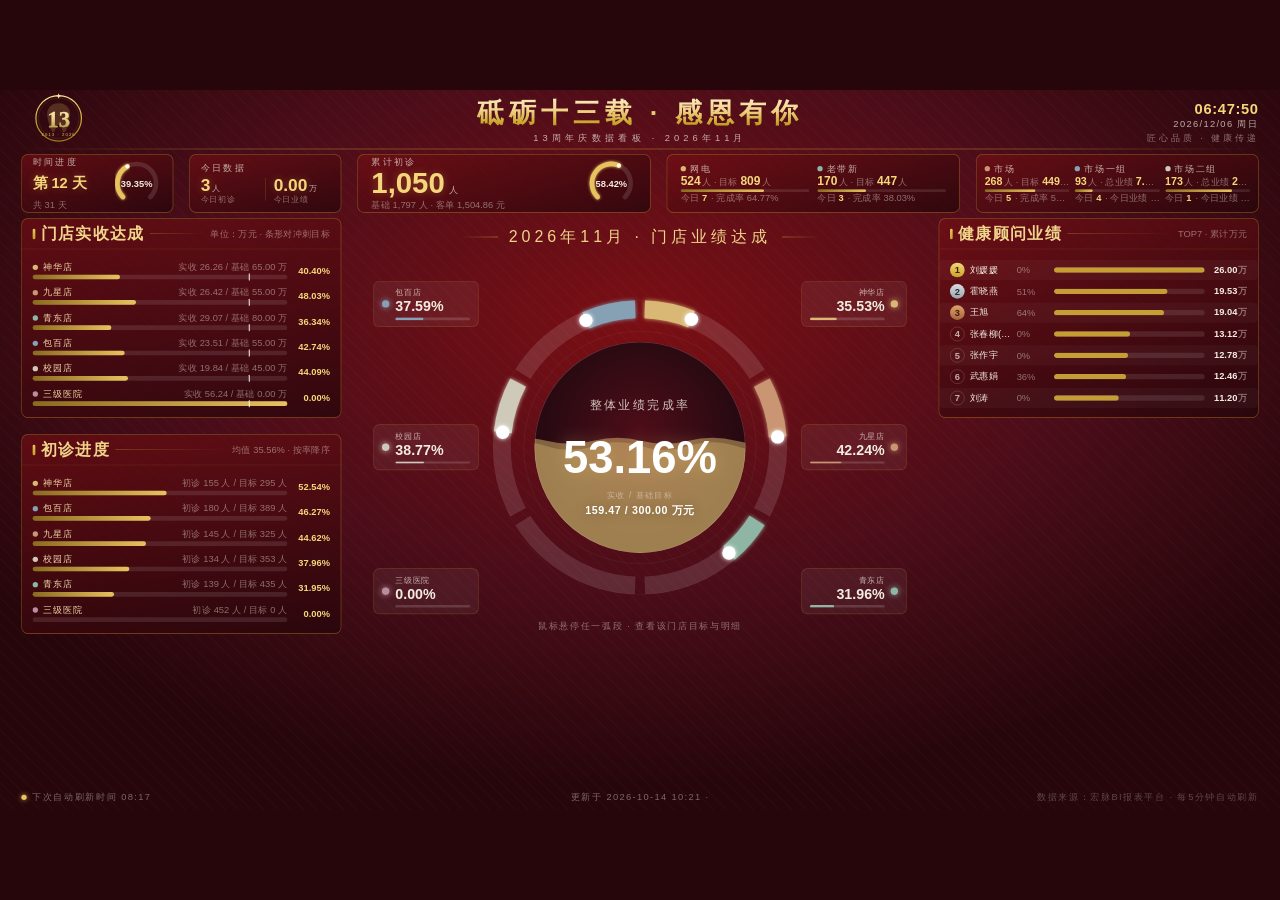
==== site/anniversary/index.html @ 7dd7f725 "feat(周年庆看板): 时间进度改两行(第X天/共31天); 新增今日数据卡(今日初诊/今日业绩); KPI行重排: 左侧两卡平分480, 累计初诊/网电/市场三卡等宽; 数据兜底地址更新为 bei" ====
<!doctype html>
<html lang="zh-CN" data-page-node-id="bNAlIa9GvkVpchiOoF7Fsz">
  <head data-page-node-id="pRcPVPCFBdSMMbLrFjeiWT">
    <meta charset="UTF-8" data-page-node-id="fTteCExekOCX3ANO8GNjdZ" />
    <meta name="viewport" content="width=device-width, initial-scale=1.0" data-page-node-id="JhB4ZAEZevLRiTJPF1NyBG" />
    <title>13周年庆数据看板 v2</title>
    <link rel="icon" href="data:," />
    <!--------------------------------------------------------------


  二、版式网格（设计像素，全部闭合）
    头部 88 ｜ KPI 行 96–184（5 卡 228+228+434×3 gap24×4 = 1856：
    时间进度+今日数据 平分左栏 480 上方，累计初诊/网电/市场 三卡等宽占满其余）
    主区 192–816 三栏：左 480 / 中 800 / 右 480（gutter 48，边距 32）
       32+480+48+800+48+480+32 = 1920，中央列 560→1360，中心 = 960
    底部折线 840–1048 通栏 1856 ｜ 底边距 32

  三、亮度控制
    大面积底色走深红渐变（水球三色 ×0.78 → L*≈18~27），
    6 段弧统一降饱和到 L*≤70，禁止荧光色与大面积高饱和红。

  四、调试
    ?static=1 跳过入场动画直接呈现终态（截图核对用）
    ?hover=N  模拟悬停第 N 段弧（tooltip 核对用）
    ?beat=N   直接呈现第 N 次心跳后的数据态（建议与 static=1 同用）
    ?hbms=ms  心跳间隔覆盖（默认 300000 = 5 分钟，调试用短间隔）

  五、数据心跳（见 ⑫ 节）
    每 5 分钟 buildData(beat++) 全量重建数据模型并原地刷新：
    KPI / 渠道 chip / 中央水球（弧段+水位+主数字）/ 左右四面板 /
    底部折线，页面不重载。历史日序列固定，增长落在「今天」的
    数据点上；左下角有心跳指示器（倒计时 + 刷新闪烁）。
  ============================================================-->
        <link rel="stylesheet" href="css/style.css?v=20261014-1" />
  </head>
  <body data-page-node-id="v0FKEsf7Q6nRDLdoApuXJm">
    <div id="stage" data-page-node-id="kpHgrNEEkZe6PAno3AZiqG">
      <!-- ═══════════ Header ═══════════ -->
      <header id="hd" class="rv" data-page-node-id="wEYzkn5nYDAj5ljEAe1Y7S">
        <div class="logo" data-page-node-id="156GlCvEMHMHPoqrzs1CSF">
          <svg viewBox="0 0 180 150" data-page-node-id="gASNDZ9bTVkrAyyckmfHOM">
            <defs data-page-node-id="hqDiLdGtXwyyaEme4GPJWh">
              <linearGradient id="lgRing" x1="0" y1="0" x2="0" y2="1" data-page-node-id="lqxeYtdk4iewFhR3yDb2SH">
                <stop offset="0" stop-color="#fbe7a2" data-page-node-id="FFY9TI5BgzKePglZpI7jYK" />
                <stop offset="0.5" stop-color="#d4af37" data-page-node-id="RoODJLpOfjntsP8UMK7K4A" />
                <stop offset="1" stop-color="#9a7a24" data-page-node-id="HEvY9dDS5gaLxZupJrBT9t" />
              </linearGradient>
              <linearGradient id="lgNum" x1="0" y1="0" x2="0" y2="1" data-page-node-id="Ao8qt6Al73WwDt1gpRjUwL">
                <stop offset="0" stop-color="#fdf3cd" data-page-node-id="Ha32vFqB7SGn9soHdYtvfg" />
                <stop offset="0.45" stop-color="#f0d48a" data-page-node-id="dt03Z1TfhhpD5ZBrbN7TFr" />
                <stop offset="1" stop-color="#a87f1f" data-page-node-id="MylkIHC2j7ACWehBBXiNBk" />
              </linearGradient>
            </defs>
            <path
              d="M0 -28 C-16 -28 -24 -16 -21 -2 C-19 8 -15 26 -10 26 C-5 26 -7 12 0 12 C7 12 5 26 10 26 C15 26 19 8 21 -2 C24 -16 16 -28 0 -28 Z"
              transform="translate(90,72) scale(1.5)"
              fill="#e8c25f"
              opacity="0.2" data-page-node-id="RsiaJ8O6N65sGDhtilJ795"
            />
            <circle
              cx="90"
              cy="72"
              r="64"
              fill="none"
              stroke="url(#lgRing)"
              stroke-width="3.5" data-page-node-id="2CCHN2UXEv8PuBEjy0APqm"
            />
            <circle
              cx="90"
              cy="72"
              r="57"
              fill="none"
              stroke="rgba(212,175,55,0.35)"
              stroke-width="1" data-page-node-id="bCd5TjKRQrcUs7yGlWtTZC"
            />
            <text
              x="90"
              y="97"
              text-anchor="middle"
              font-size="64"
              font-weight="900"
              font-family="Bahnschrift, Microsoft YaHei"
              fill="#4a3608"
              transform="translate(0,2.5)" data-page-node-id="R2Y0nsFZqWWWNmogxF9ROb"
            >
              13
            </text>
            <text
              x="90"
              y="97"
              text-anchor="middle"
              font-size="64"
              font-weight="900"
              font-family="Bahnschrift, Microsoft YaHei"
              fill="url(#lgNum)"
              stroke="#fff8e1"
              stroke-width="0.8"
              paint-order="stroke" data-page-node-id="cmLNA8DesL4ARSBCl8cDCI"
            >
              13
            </text>
            <text
              x="90"
              y="121"
              text-anchor="middle"
              font-size="12"
              letter-spacing="3"
              fill="#e8c25f" data-page-node-id="w2LghVP4Pk8408AM7kDbOS"
            >
              2013 · 2026
            </text>
            <path
              d="M90 1.5 l2.2 5.6 5.6 2.2 -5.6 2.2 -2.2 5.6 -2.2 -5.6 -5.6 -2.2 5.6 -2.2 Z"
              fill="#fbe7a2" data-page-node-id="NrE1xtxqVkxlS9hG5zrr7q"
            />
          </svg>
        </div>
        <div class="title-wrap" data-page-node-id="9TCTEH1GL8MoABwhuIT3JK">
          <h1 data-page-node-id="tMiSZUa9S475jgxGeOnpzD">砥砺十三载 · 感恩有你</h1>
          <div class="subtitle" id="subTitle" data-page-node-id="unRnWkU2URs4cFyrSFijpP">13周年庆数据看板 · —</div>
        </div>
        <div class="clock" data-page-node-id="I2EozdVsNFKLFbrP7CSTph">
          <div class="t" id="clkTime" data-page-node-id="CklAXqz7jNYkuGRezKDurt">--:--:--</div>
          <div class="d" id="clkDate" data-page-node-id="HKp1TdW5JFSPURgOC2ITIA">————</div>
          <div class="slogan" data-page-node-id="g4IWigsaMyrBHXUSn34NM8">匠心品质 · 健康传递</div>
        </div>
      </header>
      <div class="h-sep" data-page-node-id="c2TKFTtrCtJGPuu5cIxSoY"></div>

      <!-- ═══════════ KPI 行 ═══════════ -->
      <section class="kpis" data-page-node-id="oSrQ1wHtikNl7rWVyhdjDN">
        <div class="kpi kpi-w1 rv" data-page-node-id="SEYMCR4YmNM6E5nRwQ7IFp">
          <div class="kpi-l" data-page-node-id="44aorb51xL6MD6YPoZtlcz">
            <div class="kpi-label" data-page-node-id="V92zzAW6HuHXwulFekLh0v">时间进度</div>
            <div class="kpi-val" data-page-node-id="hyriNu5bZcucHpvpL2OOkM">
              <span class="kpi-days" id="vDays" data-page-node-id="tIEE3MougiuXbI8ZQb6H0s">第 — 天</span>
            </div>
            <div class="kpi-sub" id="vDaysTotal">共 — 天</div>
          </div>
          <svg class="kpi-ring" id="rTime" viewBox="0 0 76 76" data-page-node-id="Ri1fY9IDdeKz1RI6IpJBEr"></svg>
        </div>
        <div class="kpi kpi-w1b rv">
          <div class="kpi-l">
            <div class="kpi-label">今日数据</div>
            <div class="today-duo">
              <div class="td-item">
                <div class="td-line"><span class="td-num" id="vTodayInit">0</span><span class="td-unit">人</span></div>
                <div class="td-cap">今日初诊</div>
              </div>
              <div class="td-sep"></div>
              <div class="td-item">
                <div class="td-line"><span class="td-num" id="vTodayRev">0</span><span class="td-unit">万</span></div>
                <div class="td-cap">今日业绩</div>
              </div>
            </div>
          </div>
        </div>
        <div class="kpi kpi-w2 rv" data-page-node-id="KUwDDoYRsBBzJocgN3xbk4">
          <div class="kpi-l" data-page-node-id="MGHXHej9tQ5Hyuykaf9URP">
            <div class="kpi-label" data-page-node-id="w1z18vkmG5Nbth9sIqBwyG">累计初诊</div>
            <div class="kpi-val" data-page-node-id="rzB3d2FVG9kCjQAFVdoI1Y">
              <span class="num" id="vInit" data-page-node-id="fIbuGY6w7z44757RwI4yW1">0</span><span class="unit" data-page-node-id="ebtRX31nunjrN7MkISvLin">人</span>
            </div>
            <div class="kpi-sub" id="subInit" data-page-node-id="tzTCCbZm5sNMX1L8b9eey3">客单 — 元</div>
          </div>
          <svg class="kpi-ring" id="rInit" viewBox="0 0 76 76" data-page-node-id="oSgAc6CB6fNtqqdUA3VIWz"></svg>
        </div>
        <div class="kpi kpi-w3 rv" data-page-node-id="k71qaQ9eMRFucWOAYcyMGH">
          <div class="kpi-ch" id="chChipsA" data-page-node-id="TKcTfXJ90g9bT6nKtFfv62"></div>
        </div>
        <div class="kpi kpi-w4 rv" data-page-node-id="k71qaQ9eMRFucWOAYcyMGH2">
          <div class="kpi-ch" id="chChipsB" data-page-node-id="TKcTfXJ90g9bT6nKtFfv63"></div>
        </div>
      </section>

      <!-- ═══════════ 左栏 ═══════════ -->
      <section
        class="panel rv"
        id="pRev"
        style="left: 32px; top: 192px; width: 480px; height: 300px" data-page-node-id="0GzqxweOMjRgrN7YKevPSM"
      >
        <div class="panel-hd" data-page-node-id="Df7qdn8ugzR1t7VkyfmpOt">
          <h3 data-page-node-id="QozZiLu8bZZRKTjCXXU3ck">门店实收达成</h3>
          <span class="hline" data-page-node-id="J2i0PtmHDQrnvhUNHukCvz"></span>
          <span class="tag" data-page-node-id="NDKkVHRwoWOS1iuBsFXWVc">单位：万元 · 条形对冲刺目标</span>
        </div>
        <div class="sp-rows" id="rowsRev" data-page-node-id="oeGaWgf1RTmptFVPS90v6Z"></div>
      </section>

      <section
        class="panel rv"
        id="pRevisit"
        style="left: 32px; top: 516px; width: 480px; height: 300px" data-page-node-id="Tlr16npC2SKbjfgHqZH28j"
      >
        <div class="panel-hd" data-page-node-id="XFnaBUeVZULKzVKaM9sH7n">
          <h3 data-page-node-id="4meOhcFOpAJur4xcxxRGqE">初诊进度</h3>
          <span class="hline" data-page-node-id="DszTDeYF3ndCC9vCzuFB1k"></span>
          <span class="tag" id="tagRevisit" data-page-node-id="RQ2RITb6IYQIkKLbBFJFOM">按率降序</span>
        </div>
        <div class="sp-rows" id="rowsRevisit" data-page-node-id="FMGkPWljnkzDIOqVaobHqA"></div>
      </section>

      <!-- ═══════════ 中央 Hero ═══════════ -->
      <section id="hero" class="rv" data-page-node-id="Hcs3Wq5IqEjFQoJsAtxybO">
        <div class="hero-title" id="heroTitle" data-page-node-id="udxcUdccvgz40KwyG94nmG">— · 门店业绩达成</div>
        <div class="hero-mod" id="heroMod" data-page-node-id="NcHx9vvaZdOX4pXMR6fZUf">
          <svg class="ring" id="heroRing" viewBox="0 24 900 580" data-page-node-id="oFBfNDAOF6fg8EPbnggF1d">
            <defs data-page-node-id="ZAtBHWU98WgYOIvGdYzApS">
              <clipPath id="ballClip" data-page-node-id="X6okBjb4FM2zIkQ7PItKKB">
                <circle cx="450" cy="320" r="178" data-page-node-id="2mrOI5qwmlsTY9cdWhoBEP" />
              </clipPath>
              <filter id="hGlow" x="-40%" y="-40%" width="180%" height="180%" data-page-node-id="LojOhJ60jzLwtPDJQk8CR6">
                <feGaussianBlur stdDeviation="4" result="b" data-page-node-id="sptze4GtMtvLpn2lBLWI1O" />
                <feMerge data-page-node-id="SkjvAi6RWsoyPJ0UF1JC98">
                  <feMergeNode in="b" data-page-node-id="6s5okbFM1wypjGcMHVaaOy" />
                  <feMergeNode in="SourceGraphic" data-page-node-id="oB9EnSy4yF36ZLJp3sIxQe" />
                </feMerge>
              </filter>
              <radialGradient id="ballBg" cx="50%" cy="42%" r="70%" data-page-node-id="1hcQdPhzaAszTiyClJTl3r">
                <stop offset="0%" stop-color="#4d0d18" data-page-node-id="BKjk3cO8xQwqGWFoSQtGSM" />
                <stop offset="60%" stop-color="#2b0a12" data-page-node-id="6uZpT9dD517NbAIDmyNtKt" />
                <stop offset="100%" stop-color="#1c060c" data-page-node-id="WcJydUlnryiaqCZMZX0Ahf" />
              </radialGradient>
            </defs>

            <circle
              cx="450"
              cy="320"
              r="248"
              fill="none"
              stroke="rgba(255,255,255,0.05)"
              stroke-width="1" data-page-node-id="L2FaWi2UX9QwLi5fZzVYWK"
            />
            <g
              id="hTracks"
              fill="none"
              stroke-width="30"
              stroke-linecap="butt" data-page-node-id="16F74CI70Hz8lGDbiC1ARl"
            ></g>
            <g
              id="hProgress"
              fill="none"
              stroke-width="30"
              stroke-linecap="butt"
              filter="url(#hGlow)" data-page-node-id="XTuYBhTYVBFj40mw9bPC3D"
            ></g>
            <g id="hDots" data-page-node-id="F7JTJT2tn6gvTGutGUcLb0"></g>
            <g
              id="hHits"
              fill="none"
              stroke="transparent"
              stroke-width="52"
              stroke-linecap="butt" data-page-node-id="QHZ4kCTcOSt2P3NM7bZJow"
            ></g>

            <g clip-path="url(#ballClip)" data-page-node-id="ttIOl0gnBMeBeR1Yr37CqP">
              <circle cx="450" cy="320" r="178" fill="url(#ballBg)" data-page-node-id="DXxDqY4JIU6l09di5Br8qY" />
              <path
                class="wave wave2"
                id="hWave2"
                fill="rgba(217,184,118,0.30)" data-page-node-id="gbnCEguQdvYVyL05fw3IiQ"
              />
              <path
                class="wave wave1"
                id="hWave1"
                fill="rgba(240,207,122,0.45)" data-page-node-id="sbmvpVToEQyccxw8WA5EnU"
              />
              <circle
                cx="450"
                cy="320"
                r="178"
                fill="none"
                stroke="rgba(255,255,255,0.18)"
                stroke-width="2" data-page-node-id="Izxj37aIKlKDKiMkdtNV5G"
              />
            </g>

            <text
              id="hTitle"
              x="450"
              y="256"
              text-anchor="middle"
              fill="rgba(243,236,225,0.82)"
              font-size="20"
              letter-spacing="4" data-page-node-id="M8IrhxILRbvdKg6MKCFG0F"
            >
              整体业绩完成率
            </text>
            <text
              id="hPct"
              x="450"
              y="364"
              text-anchor="middle"
              fill="#ffffff"
              font-size="66"
              font-weight="bold"
              style="filter: drop-shadow(0 0 14px rgba(240, 207, 122, 0.35))" data-page-node-id="CIAla1GZfyE1LyfhWI1Vof"
            >
              0%
            </text>
            <text
              id="hSub"
              x="450"
              y="406"
              text-anchor="middle"
              fill="rgba(243,236,225,0.5)"
              font-size="14"
              letter-spacing="2" data-page-node-id="0GqUyPJaSjgS7rOAofabEU"
            >
              实收 / 基础目标
            </text>
            <text
              id="hSubVal"
              x="450"
              y="432"
              text-anchor="middle"
              fill="#ffffff"
              font-size="18"
              font-weight="bold"
              letter-spacing="1"
              style="filter: drop-shadow(0 0 10px rgba(60, 30, 0, 0.45))" data-page-node-id="0GqUyPJaSjgS7rOAofabEV"
            >
              — / — 万元
            </text>
            <circle
              cx="450"
              cy="320"
              r="196"
              fill="none"
              stroke="rgba(255,255,255,0.08)"
              stroke-width="1" data-page-node-id="HYSdoiNoFfucWOA3QdTG3E"
            />
          </svg>
          <div class="arc-tip" id="arcTip" data-page-node-id="xIo1mhSntoETWOtp1KP4oK"></div>
        </div>
        <div class="hero-note" data-page-node-id="3TYCyp9G5N9l7gcm4QKAZ9">鼠标悬停任一弧段 · 查看该门店目标与明细</div>
      </section>

      <!-- ═══════════ 右栏 ═══════════ -->
      <section
        class="panel rv"
        id="pConsult"
        style="left: 1408px; top: 192px; width: 480px; height: 300px" data-page-node-id="kRfCaFvjkXph3bc9i23jSs"
      >
        <div class="panel-hd" data-page-node-id="uOcdFUICFULbVEim69jLhf">
          <h3 data-page-node-id="PXQI3zoMDydTjfKYFMge5v">健康顾问业绩</h3>
          <span class="hline" data-page-node-id="BKbFTxDVNHv76pxE9Rf3qr"></span>
          <span class="tag" data-page-node-id="scFnl15bqPgjUEw5bwAO5I">TOP7 · 累计万元</span>
        </div>
        <div class="rk-rows" id="rowsConsult" data-page-node-id="eIhjYHHNaf2bXhnruvDbFs"></div>
      </section>

      <section
        class="panel rv"
        id="pDoctor"
        style="left: 1408px; top: 516px; width: 480px; height: 300px" data-page-node-id="PjST9TWZQzSukMxJgl08mK"
      >
        <div class="panel-hd" data-page-node-id="IjDSf5qnbT3bcYrxnxmnRA">
          <h3 data-page-node-id="Q0sSzF1gGajtAcdxzGbIRA">医生业绩</h3>
          <span class="hline" data-page-node-id="9EmBxb9q80FfxQWtfCSAIh"></span>
          <span class="tag" data-page-node-id="x02npfRNWDVHyEkIwSiJ5l">TOP7 · 累计万元</span>
        </div>
        <div class="rk-rows" id="rowsDoctor" data-page-node-id="4jyv3nmACCBaUFkffHQNrL"></div>
      </section>

      <!-- ═══════════ 底部折线 ═══════════ -->
      <section
        class="panel rv"
        id="pTrend"
        style="left: 32px; top: 840px; width: 1856px; height: 208px" data-page-node-id="0vVEOpzuJDFpRTDcBZBpus"
      >
        <div class="panel-hd" data-page-node-id="0Do9Z3sa4iosGv7Wi3I4Pn">
          <h3 data-page-node-id="aEbSErwdqdBNw5huFzG8uo">整月每日业绩实收</h3>
          <span class="tag" id="trendTag" data-page-node-id="qkWsZhy7rD6NC8gFIYkrT0">9月1日 – 9月30日 · 万元</span>
          <span class="hline" data-page-node-id="E5qyjyKikJUyTL5P7dfBNq"></span>
          <span class="tag" id="lgName" style="color: var(--text-sub)" data-page-node-id="DNN0VnadnUPq17GSUMQJMl"
            >全部门店</span
          >
          <span
            style="
              display: inline-block;
              width: 18px;
              height: 4px;
              border-radius: 2px;
              background: var(--line-main);
            " data-page-node-id="DnZOtBW0QsTjCo9zug98fi"
          ></span>
          <div class="select" id="sel" data-page-node-id="mPky8XGgjq62QeZ8cg4JF2">
            <button class="select-btn sheen" id="selBtn" data-page-node-id="VcsZkrGuGI9cWAqyZZph16">
              <span id="selLabel" data-page-node-id="FNW8sqfAJpyrdUid9Cm2lv">全部门店</span>
              <svg viewBox="0 0 10 10" data-page-node-id="2Itxf4RokqO64nHUTA0UFB">
                <path
                  d="M1 3 L5 7 L9 3"
                  fill="none"
                  stroke="#f0cf7a"
                  stroke-width="1.6"
                  stroke-linecap="round" data-page-node-id="0WIhmfEKo50cefiEE1xWHa"
                />
              </svg>
            </button>
            <ul class="select-menu" id="selMenu" data-page-node-id="Lcitea5kCge3CBSVG0zJC9"></ul>
          </div>
        </div>
        <div class="trend-body" data-page-node-id="cG6pEsfDe5LBg1e3n7ulFJ">
          <svg id="trendSvg" data-page-node-id="26MbuVXxDaZJH9LO3SY5Sa">
            <defs data-page-node-id="Ym4lP9vMdS1kbgvrJt8QYr">
              <linearGradient id="tArea" x1="0" y1="0" x2="0" y2="1" data-page-node-id="CGSwFTFG9pieTJiE4o4ysi">
                <stop
                  id="tAreaA"
                  offset="0"
                  stop-color="#f0cf7a"
                  stop-opacity="0.28" data-page-node-id="GfY665C3uBCvHJfMIhg0XG"
                />
                <stop
                  id="tAreaB"
                  offset="1"
                  stop-color="#f0cf7a"
                  stop-opacity="0" data-page-node-id="CfNCJsdbUtsSf3RWTNfHr6"
                />
              </linearGradient>
              <filter id="tGlow" x="-20%" y="-40%" width="140%" height="180%" data-page-node-id="AV3iCsUjQ5TwCaGWUB8ZP8">
                <feGaussianBlur stdDeviation="2.4" result="b" data-page-node-id="N2RRiYJb4iYTovp9GGWQFn" />
                <feMerge data-page-node-id="GhGwQ5WRP3zcCsj2wftdnC">
                  <feMergeNode in="b" data-page-node-id="gBF3PVzo3weOHr8WLMpaFK" />
                  <feMergeNode in="SourceGraphic" data-page-node-id="qMZjeOTNAG4ZfQhiV4lG2t" />
                </feMerge>
              </filter>
            </defs>
            <g id="tGrid" data-page-node-id="Mm6sNlXBqczanyQpGcY3i3"></g>
            <path id="lgArea" fill="url(#tArea)" data-page-node-id="NElzhacJCJGnJOndXfSOFE" />
            <path id="lgLine" data-page-node-id="5RSnTLFuE0Ce5NmSq2z3r3" />
            <circle class="pulse" id="lgPulse" r="5" data-page-node-id="AyLQ2JjmeXhxXYISbwHnlS" />
            <circle fill="#fff" id="lgEndDot" r="3.2" data-page-node-id="jD3NmXOrdC1bKDNkBvpAKp" />
            <line
              id="hoverLn"
              stroke="rgba(240,207,122,0.45)"
              stroke-dasharray="3 3"
              style="display: none" data-page-node-id="g2JiCguQGFcfdaEm6EHYqF"
            />
            <circle
              id="hoverDot"
              r="4"
              fill="#fff"
              stroke="#f0cf7a"
              stroke-width="2"
              style="display: none" data-page-node-id="dbmbgW9vb6hiutbLK3cIXc"
            />
            <rect id="hoverPad" fill="transparent" data-page-node-id="ONqfYV8zuojevLUThfpQrL" />
          </svg>
          <div class="tip" id="tip" data-page-node-id="GctQe5uvQMoGu9sw9JBTqr"></div>
        </div>
      </section>

      <div class="hb" id="hbBox" data-page-node-id="3hhycehBeJIC3UjBGNAcG8">
        <span class="hb-dot" data-page-node-id="Zt2YRKpWM0av7BPilP6weL"></span>
        <span id="hbText" data-page-node-id="6SQbtYVyIXeD9TjoJtU4ui"> 下次刷新时间 --:--</span>
      </div>
      <div class="foot-updated" id="footUpdated">更新于 --</div>
      <div class="foot-note" data-page-node-id="hqwaJQjd3VyY5kEyzMBYX4">
        数据来源：宏脉BI报表平台 · 每5分钟自动刷新
      </div>
    </div>

        <script src="js/data.js?v=20261014-1"></script>
    <script type="module" src="js/main.js?v=20261014-1"></script>
  </body>
</html>
---- site/anniversary/css/style.css ----
/* ══════════ ① 设计令牌 ══════════ */
      :root {
        /* 背景：水球三色整体压暗一档 */
        --bg-hi: #7a0f14;
        --bg-mid: #4c0d19;
        --bg-low: #26060b;
        /* 面板 */
        --panel-top: rgba(122, 15, 20, 0.6);
        --panel-bottom: rgba(38, 6, 11, 0.78);
        --panel-border: rgba(212, 175, 55, 0.38);
        /* 金色系 */
        --gold-num: #f5d67b;
        --gold-deep: #c9a227;
        --gold-line: #d4af37;
        /* 文字 */
        --text-main: #f3ece1;
        --text-sub: rgba(243, 236, 225, 0.72);
        --text-dim: rgba(243, 236, 225, 0.45);
        --track: rgba(255, 255, 255, 0.1);
        /* 进度条金渐变 */
        --bar-a: #8a6a1f;
        --bar-b: #e8c25f;
        --line-main: #f0cf7a;
        --num-font: "Bahnschrift", "Microsoft YaHei", sans-serif;
        /* ── 排版系统：字号 5 档 + 8 的倍数间距 ── */
        --t1: 66px; /* 巨数（JS 自动适配） */
        --t2: 44px; /* KPI 数值 */
        --t3: 24px; /* 面板标题 */
        --t4: 18px; /* 正文 */
        --t5: 14px; /* 辅助（最小字号，不得低于此值） */
        --sp-1: 8px;
        --sp-2: 16px;
        --sp-3: 24px;
        --sp-4: 32px;
        --hd-h: 46px; /* 面板头高 */
      }

      * {
        box-sizing: border-box;
        margin: 0;
        padding: 0;
      }
      html,
      body {
        width: 100%;
        height: 100%;
      }
      body {
        position: fixed;
        inset: 0;
        overflow: hidden;
        background: var(--bg-low);
        font-family: "Microsoft YaHei", "PingFang SC", sans-serif;
        color: var(--text-main);
        font-variant-numeric: tabular-nums;
      }

      /* ══════════ ② 舞台 ══════════ */
      #stage {
        position: absolute;
        left: 50%;
        top: 50%;
        width: 1920px;
        height: 1080px;
        transform: translate(-50%, -50%) scale(var(--s, 1));
        transform-origin: center center;
        background: radial-gradient(
          1200px 700px at 50% 32%,
          var(--bg-hi) 0%,
          var(--bg-mid) 55%,
          var(--bg-low) 100%
        );
        overflow: hidden;
      }
      #stage::before {
        content: "";
        position: absolute;
        inset: 0;
        background: repeating-linear-gradient(
          45deg,
          rgba(255, 255, 255, 0.014) 0 2px,
          transparent 2px 14px
        );
        pointer-events: none;
      }

      /* ══════════ ③ 通用面板 ══════════ */
      .panel {
        position: absolute;
        background: linear-gradient(
          165deg,
          var(--panel-top),
          var(--panel-bottom)
        );
        border: 1px solid var(--panel-border);
        border-radius: 10px;
      }
      .panel-hd {
        height: var(--hd-h);
        display: flex;
        align-items: center;
        gap: var(--sp-1);
        padding: 0 var(--sp-2);
        border-bottom: 1px solid rgba(212, 175, 55, 0.18);
      }
      .panel-hd::before {
        content: "";
        flex: none;
        width: 4px;
        height: var(--sp-2);
        border-radius: 2px;
        background: linear-gradient(180deg, #e8c25f, #c9a227);
      }
      .panel-hd h3 {
        flex: none;
        font-size: var(--t3);
        font-weight: 600;
        letter-spacing: 2px;
        color: #f0d48a;
        white-space: nowrap;
      }
      .panel-hd .hline {
        flex: 1;
        min-width: var(--sp-1);
        height: 1px;
        background: linear-gradient(
          90deg,
          rgba(212, 175, 55, 0.4),
          transparent
        );
      }
      .panel-hd .tag {
        flex: none;
        font-size: var(--t5);
        color: var(--text-dim);
        white-space: nowrap;
      }

      /* 入场：JS 逐个加 .in */
      .rv {
        opacity: 0;
        transform: translateY(14px);
      }
      .rv.in {
        opacity: 1;
        transform: none;
        transition:
          opacity 0.7s ease,
          transform 0.7s cubic-bezier(0.22, 0.9, 0.35, 1);
      }
      .noanim .rv {
        opacity: 1;
        transform: none;
        transition: none;
      }
      .noanim .sp-bar i,
      .noanim .rk-bar i,
      .noanim .chip-bar i {
        transition: none;
      }
      .noanim .pulse {
        animation: none;
        opacity: 0;
      }
      .noanim .select-btn::after {
        animation: none;
        display: none;
      }

      /* ══════════ ④ Header ══════════ */
      header {
        position: absolute;
        left: 0;
        top: 0;
        width: 100%;
        height: 88px;
      }
      .logo {
        position: absolute;
        left: var(--sp-4);
        top: 4px;
        width: 112px;
        height: 80px;
      }
      .logo svg {
        width: 100%;
        height: 100%;
        display: block;
      }
      .title-wrap {
        position: absolute;
        left: 200px;
        right: 200px;
        height: 88px;
        display: flex;
        flex-direction: column;
        align-items: center;
        justify-content: center;
        gap: 2px;
      }
      .title-wrap h1 {
        font-size: 40px;
        font-weight: 700;
        letter-spacing: 8px;
        background: linear-gradient(
          180deg,
          #fdf3cd 0%,
          #f0d48a 42%,
          #c9a227 78%,
          #9a7a24 100%
        );
        -webkit-background-clip: text;
        background-clip: text;
        color: transparent;
        white-space: nowrap;
      }
      .title-wrap .subtitle {
        font-size: var(--t5);
        letter-spacing: 6px;
        color: var(--text-sub);
        white-space: nowrap;
      }
      .clock {
        position: absolute;
        right: var(--sp-4);
        top: var(--sp-2);
        text-align: right;
        line-height: 1.4;
      }
      .clock .t {
        font: 600 22px var(--num-font);
        color: var(--gold-num);
        letter-spacing: 1px;
      }
      .clock .d {
        font-size: var(--t5);
        color: var(--text-sub);
        letter-spacing: 2px;
      }
      .clock .slogan {
        font-size: var(--t5);
        color: var(--text-dim);
        letter-spacing: 4px;
      }
      .h-sep {
        position: absolute;
        top: 88px;
        left: var(--sp-4);
        right: var(--sp-4);
        height: 1px;
        background: linear-gradient(
          90deg,
          transparent,
          rgba(212, 175, 55, 0.55) 18%,
          rgba(212, 175, 55, 0.55) 82%,
          transparent
        );
      }

      /* ══════════ ⑤ KPI 行 ══════════ */
      .kpis {
        position: absolute;
        left: var(--sp-4);
        top: 96px;
        width: 1856px;
        height: 88px;
        display: flex;
        gap: var(--sp-3);
      }
      .kpi {
        width: 446px;
        display: flex;
        align-items: center;
        gap: var(--sp-2);
        padding: 0 20px;
        background: linear-gradient(
          165deg,
          var(--panel-top),
          var(--panel-bottom)
        );
        border: 1px solid var(--panel-border);
        border-radius: 10px;
      }
      /* 5 卡布局（2026-10-14 需求）：时间进度+今日数据 平分左栏 480 上方（各 228），
         累计初诊/网电/市场 三卡 flex 等宽占满其余（(1856-4×24-456)/3 ≈ 434）。
         228+228+434×3 + 4×24(卡间距) = 1856 = .kpis 宽度，行内仍是通栏闭合。 */
      .kpi.kpi-w1 { width: 228px; padding: 0 16px; }
      .kpi.kpi-w1b { width: 228px; padding: 0 16px; }
      .kpi.kpi-w2,
      .kpi.kpi-w3,
      .kpi.kpi-w4 { flex: 1 1 0; width: auto; min-width: 0; }
      /* 时间进度卡变窄后：「第 X 天」字号降一档保证不溢出 */
      .kpi.kpi-w1 .kpi-days { font-size: 22px; letter-spacing: 0; }
      /* 市场卡（3 枚 chip）变窄：缩内边距/间距/数字字号，chip 超宽走省略号 */
      .kpi.kpi-w4 { padding: 0 12px; }
      .kpi.kpi-w4 .kpi-ch { gap: 8px; }
      .kpi.kpi-w4 .chip-val b { font-size: 16px; }
      .kpi-l {
        flex: 1;
        min-width: 0;
        display: flex;
        flex-direction: column;
        gap: 0;
      }
      .kpi-label {
        font-size: var(--t5);
        color: var(--text-sub);
        letter-spacing: 3px;
        line-height: 18px;
      }
      .kpi-val {
        display: flex;
        align-items: baseline;
        gap: 6px;
        line-height: 46px;
        height: 46px; /* 定高：baseline 对齐的字形包络可达 54px，会把底部小字顶出卡片 */
      }
      .kpi-val .num {
        font: 700 var(--t2) var(--num-font);
        line-height: 46px; /* font 简写会把 line-height 重置为 normal(44px字号≈57px行高)，曾致卡内文字溢出边框 */
        color: var(--gold-num);
        text-shadow: 0 0 12px rgba(245, 180, 80, 0.32);
        white-space: nowrap;
      }
      .kpi-val .unit {
        font-size: var(--t5);
        color: var(--text-sub);
      }
      /* 第 1 卡（时间进度）：大字位放「第 X 天」，小字行「共 31 天」 */
      .kpi-val .kpi-days {
        font: 700 var(--t3) var(--num-font);
        line-height: 46px;
        letter-spacing: 1px;
        color: var(--gold-num);
        text-shadow: 0 0 12px rgba(245, 180, 80, 0.32);
        white-space: nowrap;
      }
      /* 第 2 卡（今日数据，2026-10-14 新增）：今日初诊 / 今日业绩 双列 */
      .today-duo {
        display: flex;
        align-items: center;
        gap: 12px;
        height: 46px;
      }
      .td-item {
        flex: 1;
        min-width: 0;
        display: flex;
        flex-direction: column;
      }
      .td-line {
        display: flex;
        align-items: baseline;
        gap: 3px;
      }
      .td-num {
        font: 700 26px var(--num-font);
        line-height: 30px;
        color: var(--gold-num);
        text-shadow: 0 0 12px rgba(245, 180, 80, 0.32);
        white-space: nowrap;
      }
      .td-unit {
        font-size: 12px;
        color: var(--text-sub);
      }
      .td-cap {
        font-size: 12px;
        color: var(--text-dim);
        letter-spacing: 1px;
        line-height: 14px;
        white-space: nowrap;
      }
      .td-sep {
        flex: none;
        width: 1px;
        height: 34px;
        background: rgba(212, 175, 55, 0.25);
      }
      .kpi-sub {
        font-size: var(--t5);
        color: var(--text-dim);
        line-height: 18px;
        white-space: nowrap;
      }
      .kpi-ring {
        flex: none;
        width: 76px;
        height: 76px;
      }
      .kpi-ring .ring-txt {
        font: 700 var(--t5) var(--num-font);
        fill: var(--text-main);
      }

      /* 渠道卡：内联 chip（2~3 枚，按卡片宽度自适应） */
      .kpi-ch {
        flex: 1;
        min-width: 0; /* 不加会被 chip 的 nowrap 内容顶宽，整卡溢出 */
        display: flex;
        gap: 12px;
      }
      .chip {
        flex: 1;
        min-width: 0;
        display: flex;
        flex-direction: column;
        gap: 0;
      }
      .chip-name {
        font-size: var(--t5);
        color: var(--text-sub);
        letter-spacing: 2px;
        line-height: 18px;
        display: flex;
        align-items: center;
        gap: 6px;
        white-space: nowrap;
      }
      .chip-name .dot {
        width: 8px;
        height: 8px;
        border-radius: 50%;
        flex: none;
      }
      .chip-val {
        font-size: var(--t5);
        color: var(--text-dim);
        line-height: 22px;
        white-space: nowrap;
        overflow: hidden;
        text-overflow: ellipsis;
      }
      .chip-val b {
        font: 700 var(--t4) var(--num-font);
        color: var(--gold-num);
        margin-right: 2px;
      }
      .chip-bar {
        height: 4px;
        border-radius: 2px;
        background: var(--track);
        overflow: hidden;
      }
      .chip-bar i {
        display: block;
        height: 100%;
        width: 0;
        border-radius: 2px;
        background: linear-gradient(90deg, var(--bar-a), var(--bar-b));
        transition: width 1.4s cubic-bezier(0.22, 0.9, 0.35, 1);
      }

      /* ══════════ ⑥ 左栏：门店行（2 行式，32px 闭合） ══════════ */
      .sp-rows {
        height: calc(100% - var(--hd-h));
        padding: var(--sp-2) 0;
        display: flex;
        flex-direction: column;
        gap: 6px;
      }
      .sp-row {
        flex: none;
        height: 32px;
        display: grid;
        grid-template-columns: 1fr 52px;
        grid-template-rows: 16px 7px;
        row-gap: 3px;
        column-gap: 12px;
        align-content: center;
        padding: 0 var(--sp-2);
      }
      .sp-l1 {
        grid-column: 1;
        grid-row: 1;
        display: flex;
        align-items: center;
        gap: var(--sp-1);
        min-width: 0;
      }
      .sp-l1 .dot {
        width: 8px;
        height: 8px;
        border-radius: 50%;
        flex: none;
      }
      .sp-name {
        flex: none;
        font-size: var(--t5);
        color: #f3d9a8;
        letter-spacing: 1px;
        white-space: nowrap;
      }
      .sp-meta {
        margin-left: auto;
        font-size: var(--t5);
        color: var(--text-dim);
        white-space: nowrap;
        overflow: hidden;
        text-overflow: ellipsis;
      }
      .sp-bar-wrap {
        grid-column: 1;
        grid-row: 2;
        position: relative;
        height: 7px;
      }
      .sp-bar {
        position: absolute;
        inset: 0;
        border-radius: 4px;
        background: var(--track);
      }
      .sp-bar i {
        position: absolute;
        left: 0;
        top: 0;
        height: 100%;
        width: 0;
        border-radius: 4px;
        background: linear-gradient(90deg, var(--bar-a), var(--bar-b));
        transition: width 1.6s cubic-bezier(0.22, 0.9, 0.35, 1);
      }
      /* 基础目标刻度：冲刺 = 基础 × 1.18 → 恒在 84.7% */
      .sp-bar .tick {
        position: absolute;
        left: 84.7%;
        top: -2px;
        width: 2px;
        height: 11px;
        background: rgba(255, 255, 255, 0.7);
        border-radius: 1px;
      }
      .sp-pct {
        grid-column: 2;
        grid-row: 1 / span 2;
        align-self: center;
        text-align: right;
        font: 700 var(--t5) var(--num-font);
        color: var(--gold-num);
        white-space: nowrap;
      }

      /* ══════════ ⑦ 右栏：排名行（28px 闭合） ══════════ */
      .rk-rows {
        height: calc(100% - var(--hd-h));
        padding: var(--sp-2) 0;
        display: flex;
        flex-direction: column;
        /* gap 2 + 行高 30：7 行正好填满容器(254px)，与左栏 32px 行视觉规格一致。
           曾经是 28px 行 + gap 4（没填满），且比左栏小一圈，看板上左右不对称。 */
        gap: 2px;
      }
      .rk-row {
        flex: none;
        height: 30px;
        display: grid;
        grid-template-columns: 22px 1fr 72px 56px;
        align-items: center;
        gap: var(--sp-1);
        padding: 0 var(--sp-2);
        border-radius: 6px;
      }
      .rk-row.has-store {
        grid-template-columns: 22px 62px 48px 1fr 56px;
      }
      .rk-row:nth-child(odd) {
        background: rgba(255, 255, 255, 0.03);
      }
      .rk-badge {
        width: 22px;
        height: 22px;
        border-radius: 50%;
        display: flex;
        align-items: center;
        justify-content: center;
        font: 600 var(--t5) var(--num-font);
        color: var(--text-sub);
        border: 1px solid rgba(255, 255, 255, 0.22);
      }
      .rk-badge.r1 {
        background: linear-gradient(180deg, #f5d67b, #c9a227);
        color: #3a2506;
        border: none;
      }
      .rk-badge.r2 {
        background: linear-gradient(180deg, #d9dde2, #9aa3ad);
        color: #2c3037;
        border: none;
      }
      .rk-badge.r3 {
        background: linear-gradient(180deg, #e0a06a, #a5653a);
        color: #3a220d;
        border: none;
      }
      .rk-name {
        font-size: var(--t5);
        color: var(--text-main);
        white-space: nowrap;
        overflow: hidden;
        text-overflow: ellipsis;
      }
      .rk-store {
        font-size: var(--t5);
        color: var(--text-dim);
        white-space: nowrap;
      }
      .rk-bar {
        height: 8px;
        border-radius: 4px;
        background: var(--track);
        overflow: hidden;
      }
      .rk-bar i {
        display: block;
        height: 100%;
        width: 0;
        border-radius: 4px;
        background: var(--c, var(--gold-line));
        opacity: 0.88;
        transition: width 1.4s cubic-bezier(0.22, 0.9, 0.35, 1);
      }
      .rk-val {
        font: 600 var(--t5) var(--num-font);
        color: var(--text-main);
        text-align: right;
        white-space: nowrap;
      }
      .rk-val small {
        font-size: var(--t5);
        color: var(--text-dim);
        margin-left: 1px;
      }

      /* ══════════ ⑧ 中央 Hero（参考图1 范式） ══════════ */
      #hero {
        position: absolute;
        left: 560px;
        top: 192px;
        width: 800px;
        height: 624px;
      }
      .hero-title {
        position: absolute;
        left: 0;
        right: 0;
        top: 12px;
        height: var(--sp-4);
        display: flex;
        align-items: center;
        justify-content: center;
        gap: var(--sp-2);
        font-size: var(--t3);
        letter-spacing: 6px;
        color: #f0d48a;
        white-space: nowrap;
      }
      .hero-title::before,
      .hero-title::after {
        content: "";
        width: 56px;
        height: 1px;
        background: linear-gradient(
          90deg,
          transparent,
          rgba(212, 175, 55, 0.7)
        );
      }
      .hero-title::after {
        transform: scaleX(-1);
      }
      .hero-mod {
        position: absolute;
        left: 0;
        right: 0;
        top: 81px;
        --u: 0.8889px;
      }
      .hero-mod svg.ring {
        width: 100%;
        height: auto;
        display: block;
      }
      .hero-note {
        position: absolute;
        left: 0;
        right: 0;
        top: 604px;
        height: var(--sp-2);
        text-align: center;
        font-size: var(--t5);
        color: var(--text-dim);
        letter-spacing: 2px;
        white-space: nowrap;
      }

      /* 左右门店标签（width / 字号走 --u，随模块等比缩放） */
      .store-label {
        position: absolute;
        display: flex;
        align-items: center;
        gap: calc(var(--u) * 10);
        width: calc(var(--u) * 178);
        padding: calc(var(--u) * 10) calc(var(--u) * 14);
        border-radius: calc(var(--u) * 10);
        background: rgba(255, 255, 255, 0.055);
        border: 1px solid rgba(212, 175, 55, 0.22);
        transform: translateY(-50%);
        transition:
          box-shadow 0.25s ease,
          border-color 0.25s ease,
          opacity 0.25s ease;
      }
      .store-label.left {
        left: 0;
      }
      .store-label.right {
        right: 0;
        flex-direction: row-reverse;
        text-align: right;
      }
      .store-label .dot {
        width: calc(var(--u) * 12);
        height: calc(var(--u) * 12);
        border-radius: 50%;
        flex: none;
        box-shadow: 0 0 calc(var(--u) * 10) currentColor;
      }
      .store-label .info {
        flex: 1;
        min-width: 0;
      }
      .store-label .name {
        font-size: calc(var(--u) * 14);
        color: var(--text-sub);
        letter-spacing: 1px;
        white-space: nowrap;
        overflow: hidden;
        text-overflow: ellipsis;
      }
      .store-label .pct {
        font-size: calc(var(--u) * 24);
        font-weight: bold;
        color: var(--text-main);
        line-height: 1.15;
        font-variant-numeric: tabular-nums;
      }
      .store-label .bar {
        margin-top: calc(var(--u) * 5);
        height: calc(var(--u) * 4);
        border-radius: calc(var(--u) * 2);
        background: rgba(255, 255, 255, 0.15);
        overflow: hidden;
      }
      .store-label .bar i {
        display: block;
        height: 100%;
        width: 0;
        border-radius: calc(var(--u) * 2);
        transition: width 1.6s cubic-bezier(0.22, 0.9, 0.35, 1);
      }
      /* 弧段 hover：高亮命中项，其余降亮 */
      .hero-mod.focus .store-label {
        opacity: 0.38;
      }
      .hero-mod.focus .store-label.on {
        opacity: 1;
        border-color: rgba(212, 175, 55, 0.65);
      }

      /* 波浪平移：整数波长 → 无缝循环 */
      .wave1 {
        animation: drift1 7s linear infinite;
      }
      .wave2 {
        animation: drift2 4.5s linear infinite;
      }
      @keyframes drift1 {
        from {
          transform: translateX(0);
        }
        to {
          transform: translateX(-160px);
        }
      }
      @keyframes drift2 {
        from {
          transform: translateX(-80px);
        }
        to {
          transform: translateX(0);
        }
      }
      .noanim .wave1,
      .noanim .wave2 {
        animation: none;
      }

      /* 弧段 hover tooltip */
      .arc-tip {
        position: absolute;
        display: none;
        pointer-events: none;
        transform: translate(-50%, -100%);
        background: rgba(24, 5, 9, 0.95);
        border: 1px solid rgba(212, 175, 55, 0.5);
        border-radius: var(--sp-1);
        padding: 12px var(--sp-2);
        font-size: var(--t5);
        line-height: 1.9;
        color: var(--text-main);
        white-space: nowrap;
        z-index: 20;
        box-shadow: 0 8px 26px rgba(0, 0, 0, 0.55);
      }
      .arc-tip b {
        color: var(--gold-num);
        font: 700 var(--t4) var(--num-font);
        margin-left: 4px;
      }
      .arc-tip .hd {
        display: flex;
        align-items: center;
        gap: 6px;
        color: var(--text-sub);
        letter-spacing: 2px;
        border-bottom: 1px solid rgba(212, 175, 55, 0.25);
        padding-bottom: 4px;
        margin-bottom: 4px;
      }
      .arc-tip .hd .dot {
        width: 8px;
        height: 8px;
        border-radius: 50%;
      }
      .arc-tip .col {
        color: var(--text-dim);
      }

      /* ══════════ ⑨ 底部折线 + 门店选择器 ══════════ */
      #pTrend {
        overflow: visible;
      }
      .trend-body {
        position: relative;
        height: calc(100% - var(--hd-h));
      }
      #trendSvg {
        display: block;
        width: 100%;
        height: 100%;
      }
      .axis-txt {
        font: var(--t5) var(--num-font);
        fill: var(--text-dim);
      }
      .grid-ln {
        stroke: rgba(255, 255, 255, 0.08);
        stroke-dasharray: 4 5;
      }
      #lgLine {
        fill: none;
        stroke: var(--line-main);
        stroke-width: 2;
        filter: url(#tGlow);
      }
      .pulse {
        fill: none;
        stroke: var(--line-main);
        stroke-width: 1.5;
        transform-box: fill-box;
        transform-origin: center;
        animation: pulse 2.2s ease-out infinite;
      }
      @keyframes pulse {
        0% {
          transform: scale(0.4);
          opacity: 0.9;
        }
        70% {
          transform: scale(2.4);
          opacity: 0;
        }
        100% {
          transform: scale(2.4);
          opacity: 0;
        }
      }
      .tip {
        position: absolute;
        display: none;
        pointer-events: none;
        background: rgba(24, 5, 9, 0.94);
        border: 1px solid rgba(212, 175, 55, 0.5);
        border-radius: var(--sp-1);
        padding: var(--sp-1) 12px;
        font-size: var(--t5);
        line-height: 1.8;
        color: var(--text-main);
        white-space: nowrap;
        z-index: 30;
      }
      .tip b {
        color: var(--gold-num);
        font: 600 var(--t5) var(--num-font);
      }

      .select {
        position: relative;
        z-index: 40;
      }
      .select-btn {
        position: relative;
        display: flex;
        align-items: center;
        gap: var(--sp-1);
        height: var(--sp-4);
        padding: 0 12px;
        min-width: 128px;
        background: rgba(255, 255, 255, 0.06);
        border: 1px solid rgba(212, 175, 55, 0.45);
        border-radius: var(--sp-1);
        color: var(--text-main);
        font-size: var(--t5);
        font-family: inherit;
        letter-spacing: 1px;
        cursor: pointer;
      }
      .select-btn:hover {
        background: rgba(255, 255, 255, 0.1);
      }
      .select-btn svg {
        width: 10px;
        height: 10px;
        transition: transform 0.25s;
      }
      .select.open .select-btn svg {
        transform: rotate(180deg);
      }
      @property --ang {
        syntax: "<angle>";
        inherits: false;
        initial-value: 0deg;
      }
      .select.open .select-btn::after,
      .select-btn.sheen::after {
        content: "";
        position: absolute;
        inset: -2px;
        border-radius: 10px;
        padding: 1.5px;
        background: conic-gradient(
          from var(--ang),
          transparent 0deg 295deg,
          rgba(240, 207, 122, 0.9) 325deg,
          transparent 360deg
        );
        -webkit-mask:
          linear-gradient(#000 0 0) content-box,
          linear-gradient(#000 0 0);
        -webkit-mask-composite: xor;
        mask:
          linear-gradient(#000 0 0) content-box,
          linear-gradient(#000 0 0);
        mask-composite: exclude;
        animation: sheen 3.2s linear infinite;
        pointer-events: none;
      }
      @keyframes sheen {
        to {
          --ang: 360deg;
        }
      }
      .select-menu {
        position: absolute;
        right: 0;
        bottom: calc(100% + var(--sp-1));
        min-width: 148px;
        list-style: none;
        background: rgba(30, 7, 12, 0.96);
        border: 1px solid rgba(212, 175, 55, 0.45);
        border-radius: 10px;
        padding: 6px;
        display: none;
        box-shadow: 0 10px 30px rgba(0, 0, 0, 0.5);
      }
      .select.open .select-menu {
        display: block;
      }
      .select-menu li {
        display: flex;
        align-items: center;
        gap: var(--sp-1);
        padding: var(--sp-1) 10px;
        border-radius: 7px;
        font-size: var(--t5);
        color: var(--text-sub);
        cursor: pointer;
        transition: 0.3s;
      }
      .select-menu li:hover {
        background: rgba(212, 175, 55, 0.16);
        color: var(--text-main);
      }
      .select-menu:hover li:not(:hover) {
        filter: blur(1.2px);
        opacity: 0.55;
        transform: scale(0.97);
      }
      .select-menu li.cur {
        color: var(--gold-num);
      }
      .select-menu .dot {
        width: 9px;
        height: 9px;
        border-radius: 50%;
        flex: none;
      }
      .select-menu li.all .dot {
        background: var(--line-main);
      }

      .foot-note {
        position: absolute;
        right: var(--sp-4);
        bottom: 10px;
        font-size: var(--t5);
        letter-spacing: 2px;
        color: rgba(243, 236, 225, 0.28);
      }

      /* ══════════ ⑩ 数据心跳指示器（左下角） ══════════ */
      .hb {
        position: absolute;
        left: var(--sp-4);
        bottom: 10px;
        display: flex;
        align-items: center;
        gap: var(--sp-1);
        font-size: var(--t5);
        letter-spacing: 2px;
        color: rgba(243, 236, 225, 0.42);
      }
      .hb-dot {
        flex: none;
        width: 8px;
        height: 8px;
        border-radius: 50%;
        background: #e8c25f;
        box-shadow: 0 0 8px rgba(232, 194, 95, 0.75);
        animation: hbBreath 2.6s ease-in-out infinite;
      }
      .hb.flash .hb-dot {
        animation: hbFlash 1.1s ease-out;
      }
      .hb.flash #hbText {
        color: var(--gold-num);
      }
      #hbText {
        transition: color 1.2s ease;
      }
      @keyframes hbBreath {
        0%,
        100% {
          opacity: 0.4;
        }
        50% {
          opacity: 1;
        }
      }
      @keyframes hbFlash {
        0% {
          transform: scale(1);
          box-shadow: 0 0 4px rgba(232, 194, 95, 0.6);
        }
        22% {
          transform: scale(1.9);
          box-shadow: 0 0 18px rgba(255, 232, 160, 1);
        }
        100% {
          transform: scale(1);
          box-shadow: 0 0 8px rgba(232, 194, 95, 0.75);
        }
      }
      .noanim .hb-dot {
        animation: none;
        opacity: 0.9;
      }
      /* 心跳刷新时排序列轻淡入 */
      .bfade {
        animation: bfade 0.5s ease;
      }
      @keyframes bfade {
        from {
          opacity: 0.45;
        }
        to {
          opacity: 1;
        }
      }

      /* ══════════ 更新时间（数据来源时间戳，页面最底部中央） ══════════ */
      .foot-updated {
        position: absolute;
        left: 50%;
        bottom: 10px;
        transform: translateX(-50%);
        font-size: var(--t5);
        letter-spacing: 2px;
        color: rgba(243, 236, 225, 0.42);
        white-space: nowrap;
      }
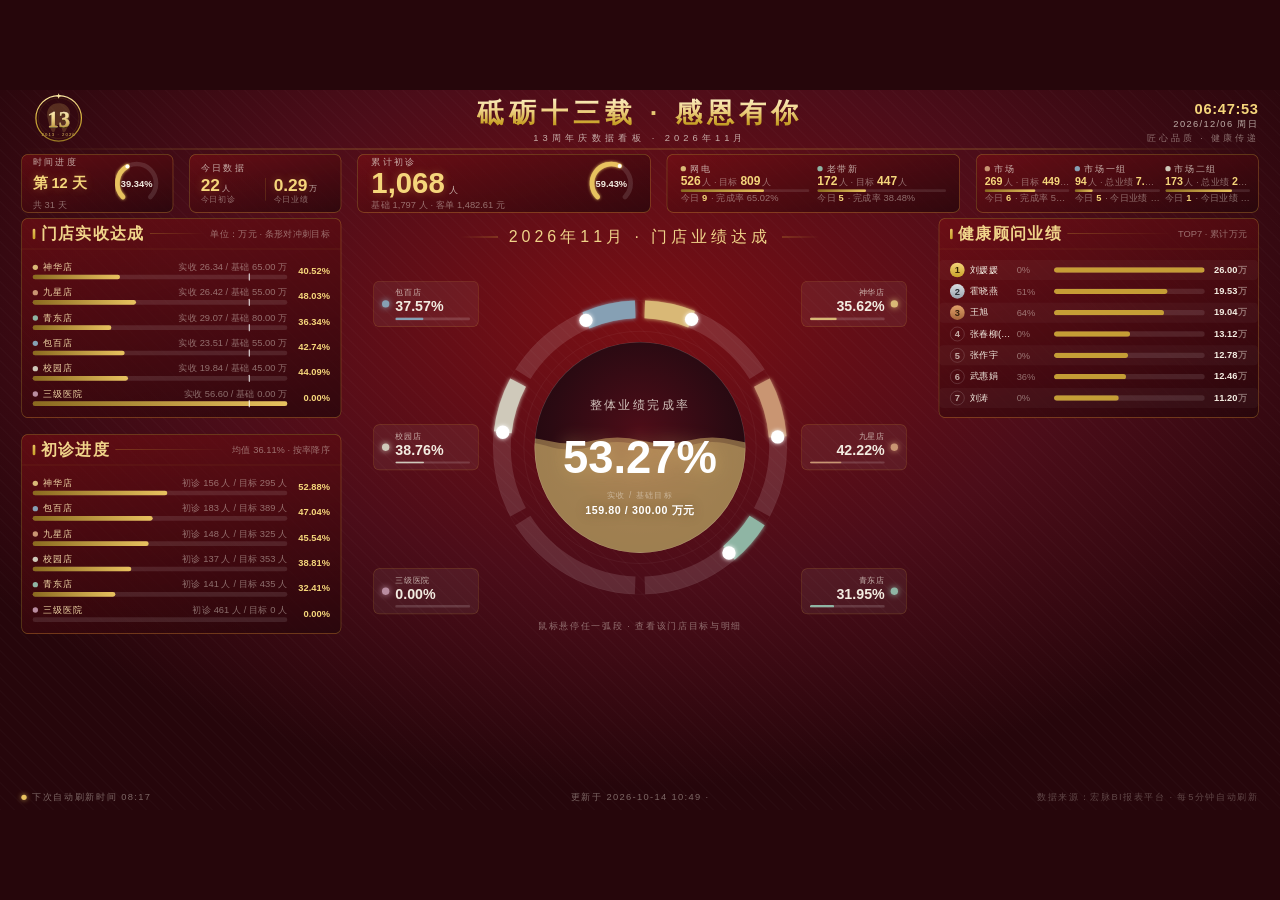
==== commit b26a4e0f: "fix(看板): 根目录旧副本改为跳转到 anniversary 真版(消除双份HTML版本错配导致整页空白); main.js 加 DOM 判空防呆" ====
--- a/site/anniversary/index.html
+++ b/site/anniversary/index.html
@@ -31,7 +31,7 @@
     底部折线，页面不重载。历史日序列固定，增长落在「今天」的
     数据点上；左下角有心跳指示器（倒计时 + 刷新闪烁）。
   ============================================================-->
-        <link rel="stylesheet" href="css/style.css?v=20261014-1" />
+        <link rel="stylesheet" href="css/style.css?v=20261014-2" />
   </head>
   <body data-page-node-id="v0FKEsf7Q6nRDLdoApuXJm">
     <div id="stage" data-page-node-id="kpHgrNEEkZe6PAno3AZiqG">
@@ -461,7 +461,7 @@
       </div>
     </div>
 
-        <script src="js/data.js?v=20261014-1"></script>
-    <script type="module" src="js/main.js?v=20261014-1"></script>
+        <script src="js/data.js?v=20261014-2"></script>
+    <script type="module" src="js/main.js?v=20261014-2"></script>
   </body>
 </html>
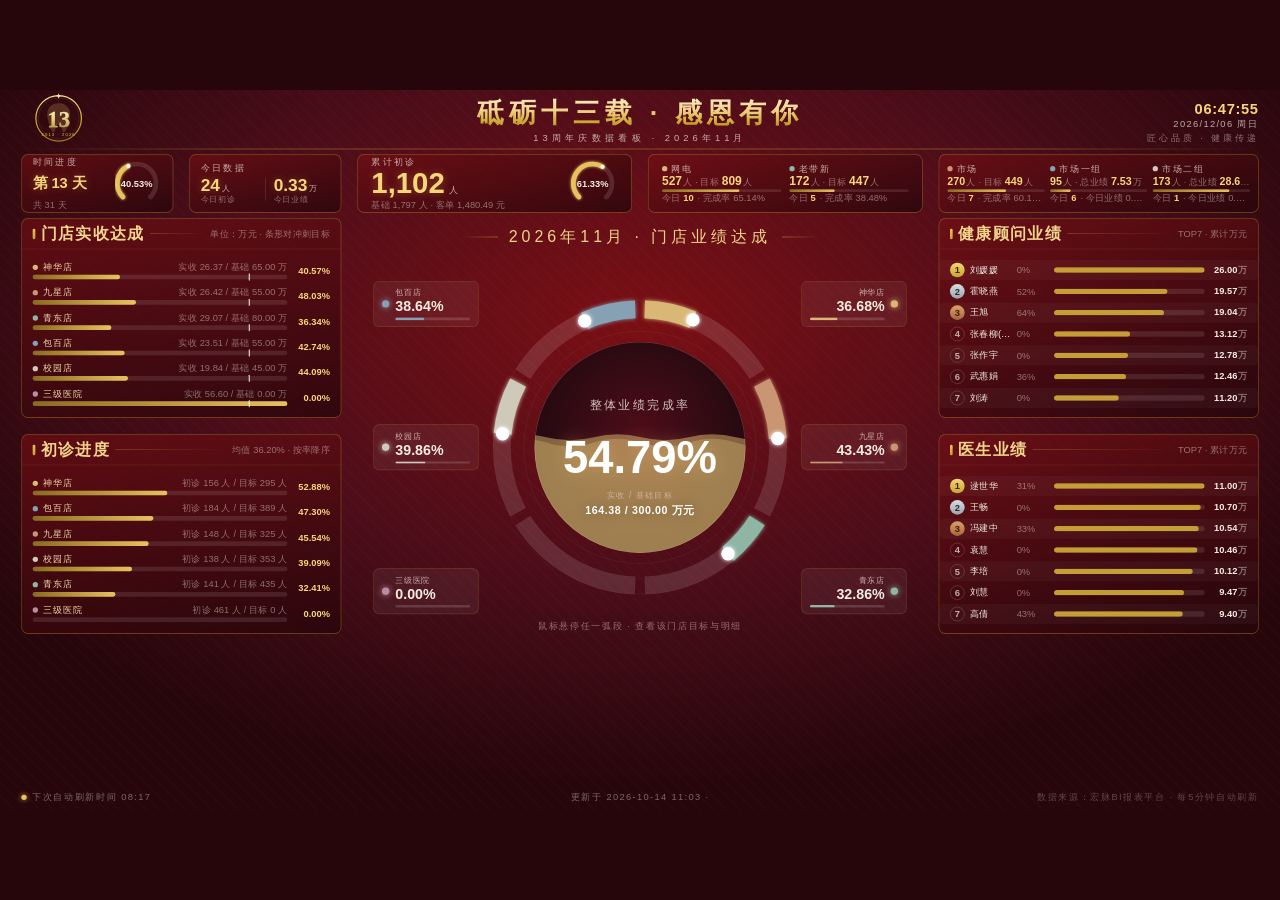
==== commit f75c3a04: "style(看板): 市场卡固定480与右侧健康顾问面板对齐, 累计初诊/网电平分剩余宽度" ====
--- a/site/anniversary/index.html
+++ b/site/anniversary/index.html
@@ -31,7 +31,7 @@
     底部折线，页面不重载。历史日序列固定，增长落在「今天」的
     数据点上；左下角有心跳指示器（倒计时 + 刷新闪烁）。
   ============================================================-->
-        <link rel="stylesheet" href="css/style.css?v=20261014-2" />
+        <link rel="stylesheet" href="css/style.css?v=20261014-3" />
   </head>
   <body data-page-node-id="v0FKEsf7Q6nRDLdoApuXJm">
     <div id="stage" data-page-node-id="kpHgrNEEkZe6PAno3AZiqG">
@@ -461,7 +461,7 @@
       </div>
     </div>
 
-        <script src="js/data.js?v=20261014-2"></script>
-    <script type="module" src="js/main.js?v=20261014-2"></script>
+        <script src="js/data.js?v=20261014-3"></script>
+    <script type="module" src="js/main.js?v=20261014-3"></script>
   </body>
 </html>
--- a/site/anniversary/css/style.css
+++ b/site/anniversary/css/style.css
@@ -283,16 +283,17 @@
         border-radius: 10px;
       }
       /* 5 卡布局（2026-10-14 需求）：时间进度+今日数据 平分左栏 480 上方（各 228），
-         累计初诊/网电/市场 三卡 flex 等宽占满其余（(1856-4×24-456)/3 ≈ 434）。
-         228+228+434×3 + 4×24(卡间距) = 1856 = .kpis 宽度，行内仍是通栏闭合。 */
+         市场卡固定 480 与下方「健康顾问业绩」面板(1408..1888)严格对齐；
+         累计初诊/网电 flex 等宽平分剩余（(1856-4×24-228×2-480)/2 = 412）。
+         228+228+412×2+480 + 4×24(卡间距) = 1856 = .kpis 宽度，行内仍是通栏闭合。 */
       .kpi.kpi-w1 { width: 228px; padding: 0 16px; }
       .kpi.kpi-w1b { width: 228px; padding: 0 16px; }
       .kpi.kpi-w2,
-      .kpi.kpi-w3,
-      .kpi.kpi-w4 { flex: 1 1 0; width: auto; min-width: 0; }
+      .kpi.kpi-w3 { flex: 1 1 0; width: auto; min-width: 0; }
+      .kpi.kpi-w4 { flex: none; width: 480px; }
       /* 时间进度卡变窄后：「第 X 天」字号降一档保证不溢出 */
       .kpi.kpi-w1 .kpi-days { font-size: 22px; letter-spacing: 0; }
-      /* 市场卡（3 枚 chip）变窄：缩内边距/间距/数字字号，chip 超宽走省略号 */
+      /* 市场卡（3 枚 chip）：缩内边距/间距/数字字号，chip 超宽走省略号 */
       .kpi.kpi-w4 { padding: 0 12px; }
       .kpi.kpi-w4 .kpi-ch { gap: 8px; }
       .kpi.kpi-w4 .chip-val b { font-size: 16px; }
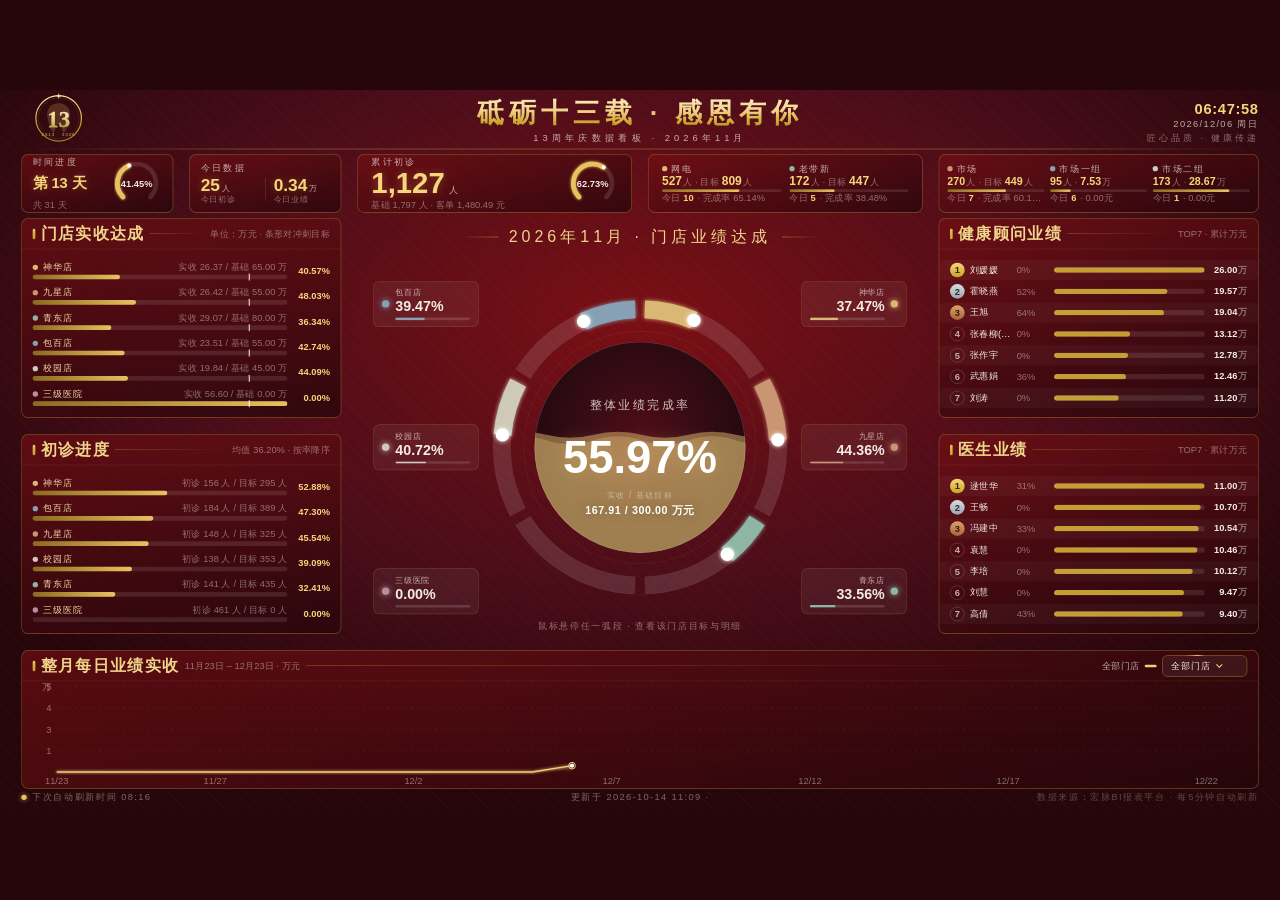
==== commit b3881713: "style(看板): 市场一二组 chip 删掉"总业绩""今日业绩"文字, 显示更紧凑" ====
--- a/site/anniversary/index.html
+++ b/site/anniversary/index.html
@@ -31,7 +31,7 @@
     底部折线，页面不重载。历史日序列固定，增长落在「今天」的
     数据点上；左下角有心跳指示器（倒计时 + 刷新闪烁）。
   ============================================================-->
-        <link rel="stylesheet" href="css/style.css?v=20261014-3" />
+        <link rel="stylesheet" href="css/style.css?v=20261014-4" />
   </head>
   <body data-page-node-id="v0FKEsf7Q6nRDLdoApuXJm">
     <div id="stage" data-page-node-id="kpHgrNEEkZe6PAno3AZiqG">
@@ -461,7 +461,7 @@
       </div>
     </div>
 
-        <script src="js/data.js?v=20261014-3"></script>
-    <script type="module" src="js/main.js?v=20261014-3"></script>
+        <script src="js/data.js?v=20261014-4"></script>
+    <script type="module" src="js/main.js?v=20261014-4"></script>
   </body>
 </html>
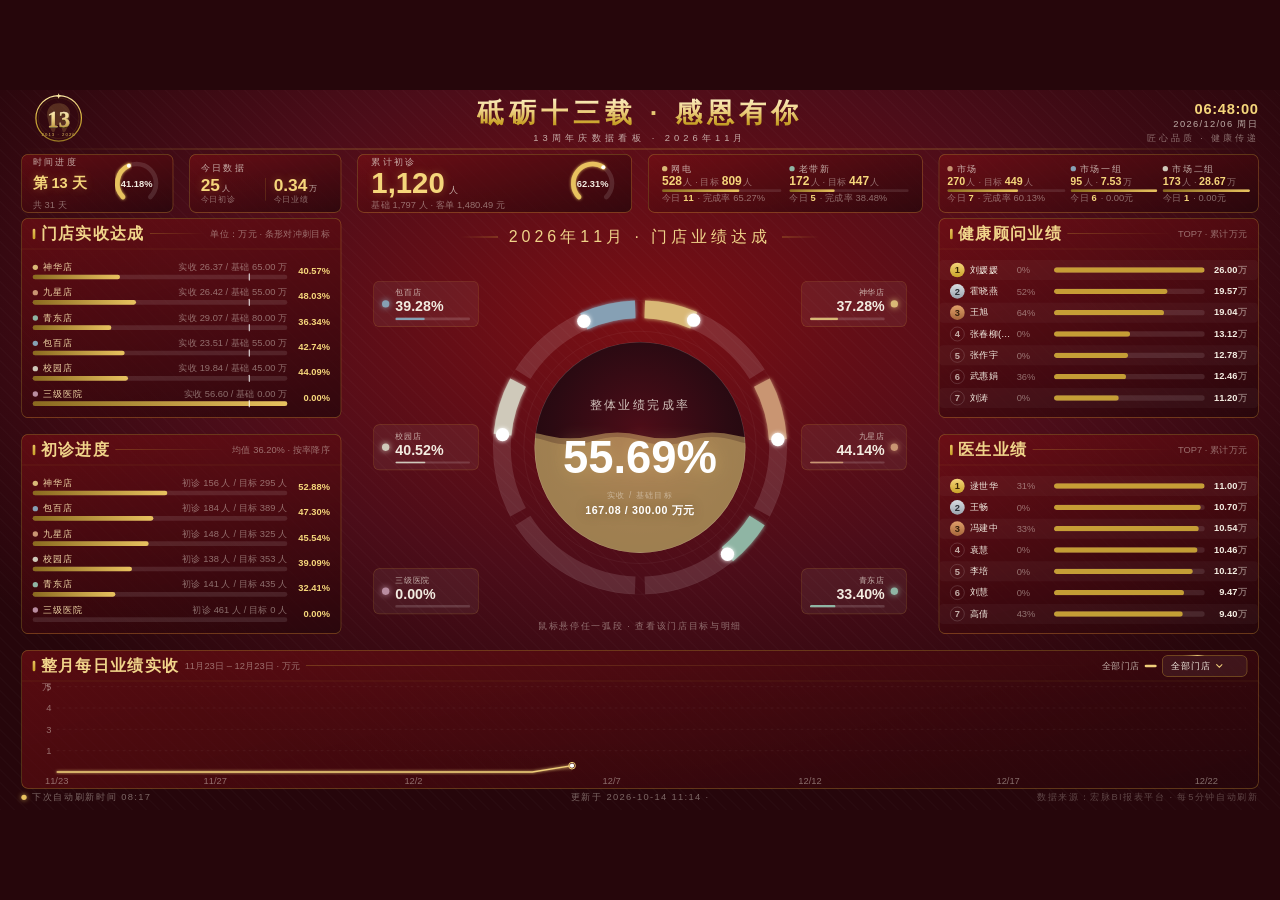
==== commit ce2a5a2c: "style(看板): 市场chip加宽显示完整数据, 一组二组收缩; 小组进度条改通长黄线不显百分比" ====
--- a/site/anniversary/index.html
+++ b/site/anniversary/index.html
@@ -31,7 +31,7 @@
     底部折线，页面不重载。历史日序列固定，增长落在「今天」的
     数据点上；左下角有心跳指示器（倒计时 + 刷新闪烁）。
   ============================================================-->
-        <link rel="stylesheet" href="css/style.css?v=20261014-4" />
+        <link rel="stylesheet" href="css/style.css?v=20261014-5" />
   </head>
   <body data-page-node-id="v0FKEsf7Q6nRDLdoApuXJm">
     <div id="stage" data-page-node-id="kpHgrNEEkZe6PAno3AZiqG">
@@ -461,7 +461,7 @@
       </div>
     </div>
 
-        <script src="js/data.js?v=20261014-4"></script>
-    <script type="module" src="js/main.js?v=20261014-4"></script>
+        <script src="js/data.js?v=20261014-5"></script>
+    <script type="module" src="js/main.js?v=20261014-5"></script>
   </body>
 </html>
--- a/site/anniversary/css/style.css
+++ b/site/anniversary/css/style.css
@@ -409,6 +409,9 @@
         flex-direction: column;
         gap: 0;
       }
+      /* 渠道 chip（市场/网电/老带新）比小组 chip 宽一档（2026-10-14 需求）：
+         保证「270人 · 目标 449人」这类完整文案放得下，一组/二组适当收缩。 */
+      .chip.chip-channel { flex: 1.35; }
       .chip-name {
         font-size: var(--t5);
         color: var(--text-sub);
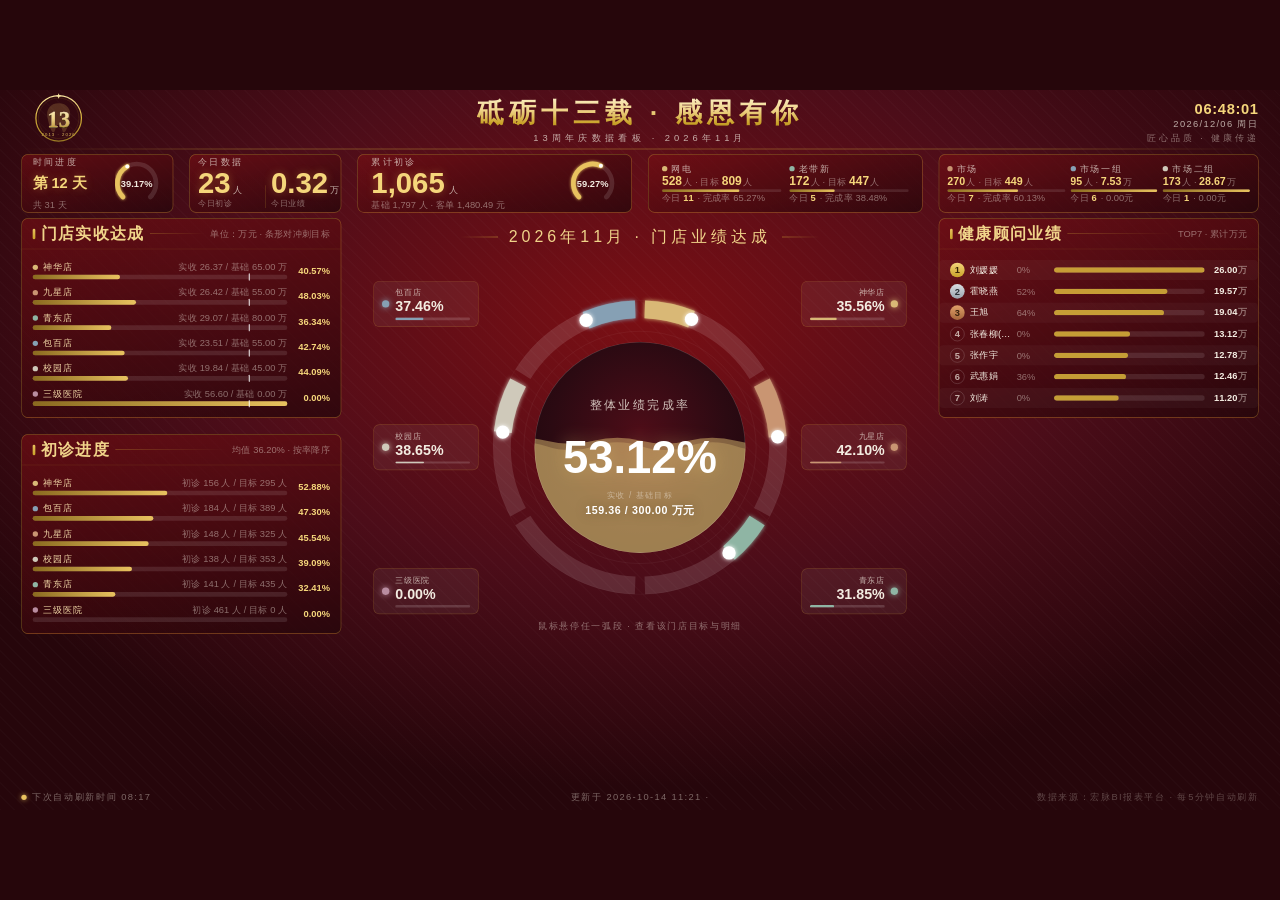
==== commit ea8fc13d: "style(看板): 今日数据黄字放大到与累计初诊同号(44px), 标题行与累计初诊对齐" ====
--- a/site/anniversary/index.html
+++ b/site/anniversary/index.html
@@ -31,7 +31,7 @@
     底部折线，页面不重载。历史日序列固定，增长落在「今天」的
     数据点上；左下角有心跳指示器（倒计时 + 刷新闪烁）。
   ============================================================-->
-        <link rel="stylesheet" href="css/style.css?v=20261014-5" />
+        <link rel="stylesheet" href="css/style.css?v=20261014-6" />
   </head>
   <body data-page-node-id="v0FKEsf7Q6nRDLdoApuXJm">
     <div id="stage" data-page-node-id="kpHgrNEEkZe6PAno3AZiqG">
@@ -461,7 +461,7 @@
       </div>
     </div>
 
-        <script src="js/data.js?v=20261014-5"></script>
-    <script type="module" src="js/main.js?v=20261014-5"></script>
+        <script src="js/data.js?v=20261014-6"></script>
+    <script type="module" src="js/main.js?v=20261014-6"></script>
   </body>
 </html>
--- a/site/anniversary/css/style.css
+++ b/site/anniversary/css/style.css
@@ -287,7 +287,7 @@
          累计初诊/网电 flex 等宽平分剩余（(1856-4×24-228×2-480)/2 = 412）。
          228+228+412×2+480 + 4×24(卡间距) = 1856 = .kpis 宽度，行内仍是通栏闭合。 */
       .kpi.kpi-w1 { width: 228px; padding: 0 16px; }
-      .kpi.kpi-w1b { width: 228px; padding: 0 16px; }
+      .kpi.kpi-w1b { width: 228px; padding: 0 12px; }
       .kpi.kpi-w2,
       .kpi.kpi-w3 { flex: 1 1 0; width: auto; min-width: 0; }
       .kpi.kpi-w4 { flex: none; width: 480px; }
@@ -338,11 +338,11 @@
         white-space: nowrap;
       }
       /* 第 2 卡（今日数据，2026-10-14 新增）：今日初诊 / 今日业绩 双列 */
+      .kpi.kpi-w1b .kpi-l { height: 82px; } /* 与累计初诊卡(label+val+sub=82)同高，标题行对齐 */
       .today-duo {
         display: flex;
-        align-items: center;
-        gap: 12px;
-        height: 46px;
+        align-items: flex-end;
+        gap: 8px;
       }
       .td-item {
         flex: 1;
@@ -356,14 +356,14 @@
         gap: 3px;
       }
       .td-num {
-        font: 700 26px var(--num-font);
-        line-height: 30px;
+        font: 700 var(--t2) var(--num-font); /* 与累计初诊的大数字同号（2026-10-14 需求） */
+        line-height: 46px;
         color: var(--gold-num);
         text-shadow: 0 0 12px rgba(245, 180, 80, 0.32);
         white-space: nowrap;
       }
       .td-unit {
-        font-size: 12px;
+        font-size: var(--t5);
         color: var(--text-sub);
       }
       .td-cap {
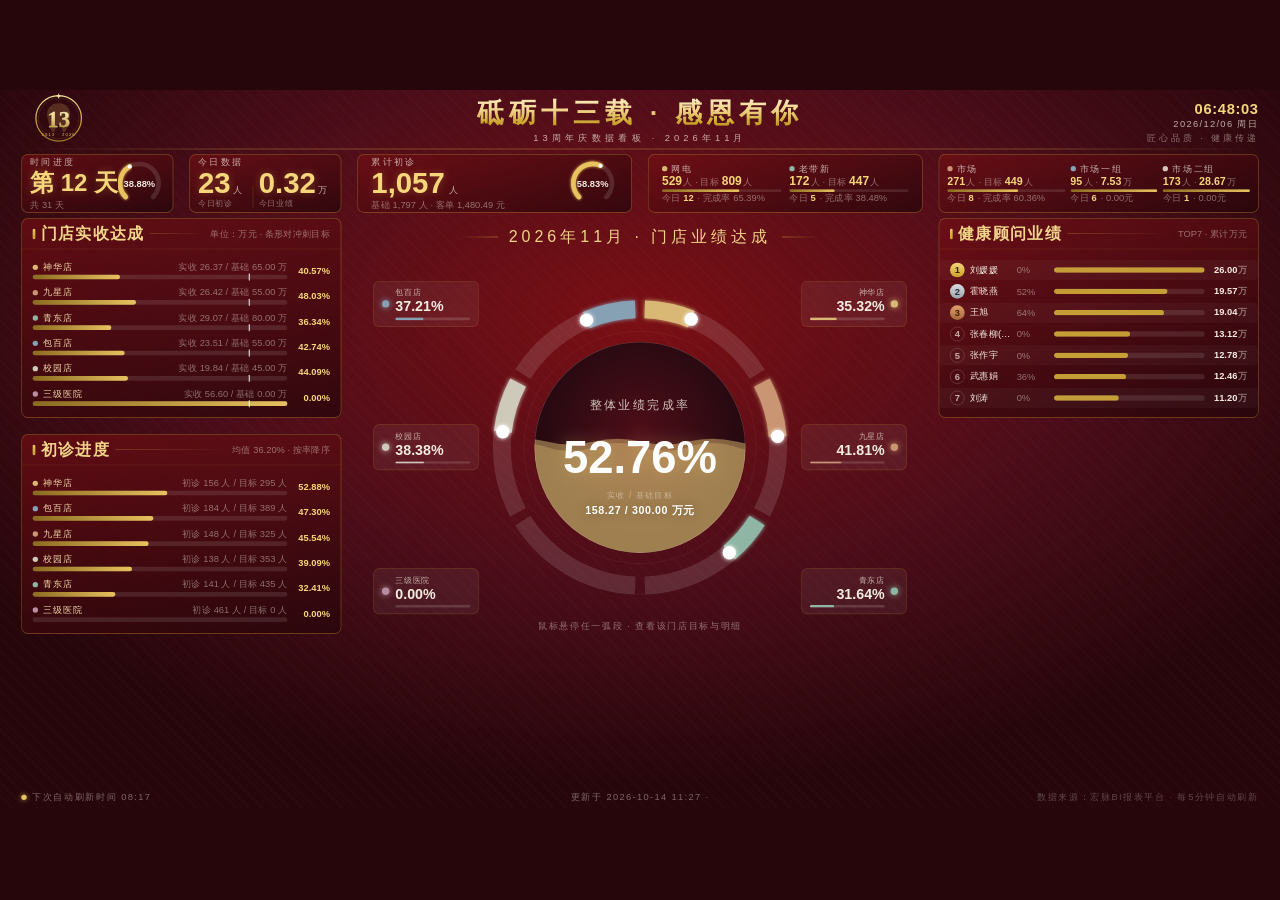
==== commit cbd211c1: "style(看板): 时间进度黄字放大到36px; 今日数据两列 人数0.8/业绩1.2 不等宽" ====
--- a/site/anniversary/index.html
+++ b/site/anniversary/index.html
@@ -31,7 +31,7 @@
     底部折线，页面不重载。历史日序列固定，增长落在「今天」的
     数据点上；左下角有心跳指示器（倒计时 + 刷新闪烁）。
   ============================================================-->
-        <link rel="stylesheet" href="css/style.css?v=20261014-6" />
+        <link rel="stylesheet" href="css/style.css?v=20261014-7" />
   </head>
   <body data-page-node-id="v0FKEsf7Q6nRDLdoApuXJm">
     <div id="stage" data-page-node-id="kpHgrNEEkZe6PAno3AZiqG">
@@ -461,7 +461,7 @@
       </div>
     </div>
 
-        <script src="js/data.js?v=20261014-6"></script>
-    <script type="module" src="js/main.js?v=20261014-6"></script>
+        <script src="js/data.js?v=20261014-7"></script>
+    <script type="module" src="js/main.js?v=20261014-7"></script>
   </body>
 </html>
--- a/site/anniversary/css/style.css
+++ b/site/anniversary/css/style.css
@@ -286,13 +286,13 @@
          市场卡固定 480 与下方「健康顾问业绩」面板(1408..1888)严格对齐；
          累计初诊/网电 flex 等宽平分剩余（(1856-4×24-228×2-480)/2 = 412）。
          228+228+412×2+480 + 4×24(卡间距) = 1856 = .kpis 宽度，行内仍是通栏闭合。 */
-      .kpi.kpi-w1 { width: 228px; padding: 0 16px; }
+      .kpi.kpi-w1 { width: 228px; padding: 0 12px; }
       .kpi.kpi-w1b { width: 228px; padding: 0 12px; }
       .kpi.kpi-w2,
       .kpi.kpi-w3 { flex: 1 1 0; width: auto; min-width: 0; }
       .kpi.kpi-w4 { flex: none; width: 480px; }
-      /* 时间进度卡变窄后：「第 X 天」字号降一档保证不溢出 */
-      .kpi.kpi-w1 .kpi-days { font-size: 22px; letter-spacing: 0; }
+      /* 时间进度卡变窄后：「第 X 天」尽量放大（卡内还要放圆环，36px 是不溢出的上限） */
+      .kpi.kpi-w1 .kpi-days { font-size: 36px; letter-spacing: 0; }
       /* 市场卡（3 枚 chip）：缩内边距/间距/数字字号，chip 超宽走省略号 */
       .kpi.kpi-w4 { padding: 0 12px; }
       .kpi.kpi-w4 .kpi-ch { gap: 8px; }
@@ -350,6 +350,9 @@
         display: flex;
         flex-direction: column;
       }
+      /* 今日数据两列不等宽（2026-10-14 需求）：人数窄、业绩宽 */
+      .today-duo .td-item:nth-child(1) { flex: 0.8; }
+      .today-duo .td-item:nth-child(3) { flex: 1.2; }
       .td-line {
         display: flex;
         align-items: baseline;
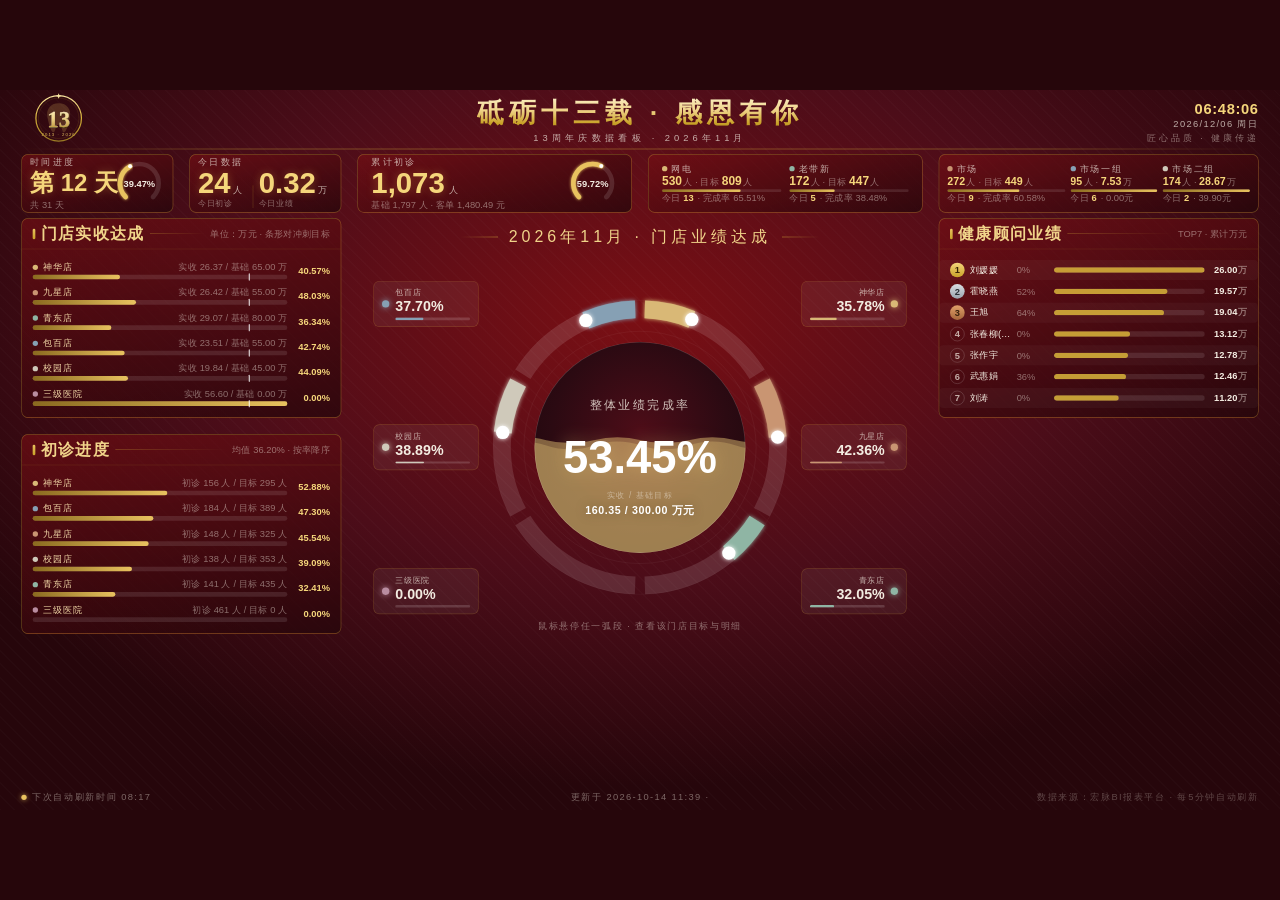
==== commit e9c77a2e: "refactor(看板): 入口迁到站点根目录(solid-tribble/), 资源收拢到 app/, anniversary/ 留跳转页" ====
--- a/site/anniversary/index.html
+++ b/site/anniversary/index.html
@@ -1,467 +1,28 @@
 <!doctype html>
-<html lang="zh-CN" data-page-node-id="bNAlIa9GvkVpchiOoF7Fsz">
-  <head data-page-node-id="pRcPVPCFBdSMMbLrFjeiWT">
-    <meta charset="UTF-8" data-page-node-id="fTteCExekOCX3ANO8GNjdZ" />
-    <meta name="viewport" content="width=device-width, initial-scale=1.0" data-page-node-id="JhB4ZAEZevLRiTJPF1NyBG" />
-    <title>13周年庆数据看板 v2</title>
+<html lang="zh-CN">
+  <head>
+    <meta charset="UTF-8" />
+    <title>13周年庆数据看板</title>
     <link rel="icon" href="data:," />
-    <!--------------------------------------------------------------
-
-
-  二、版式网格（设计像素，全部闭合）
-    头部 88 ｜ KPI 行 96–184（5 卡 228+228+434×3 gap24×4 = 1856：
-    时间进度+今日数据 平分左栏 480 上方，累计初诊/网电/市场 三卡等宽占满其余）
-    主区 192–816 三栏：左 480 / 中 800 / 右 480（gutter 48，边距 32）
-       32+480+48+800+48+480+32 = 1920，中央列 560→1360，中心 = 960
-    底部折线 840–1048 通栏 1856 ｜ 底边距 32
-
-  三、亮度控制
-    大面积底色走深红渐变（水球三色 ×0.78 → L*≈18~27），
-    6 段弧统一降饱和到 L*≤70，禁止荧光色与大面积高饱和红。
-
-  四、调试
-    ?static=1 跳过入场动画直接呈现终态（截图核对用）
-    ?hover=N  模拟悬停第 N 段弧（tooltip 核对用）
-    ?beat=N   直接呈现第 N 次心跳后的数据态（建议与 static=1 同用）
-    ?hbms=ms  心跳间隔覆盖（默认 300000 = 5 分钟，调试用短间隔）
-
-  五、数据心跳（见 ⑫ 节）
-    每 5 分钟 buildData(beat++) 全量重建数据模型并原地刷新：
-    KPI / 渠道 chip / 中央水球（弧段+水位+主数字）/ 左右四面板 /
-    底部折线，页面不重载。历史日序列固定，增长落在「今天」的
-    数据点上；左下角有心跳指示器（倒计时 + 刷新闪烁）。
-  ============================================================-->
-        <link rel="stylesheet" href="css/style.css?v=20261014-7" />
+    <!-- 2026-10-14：看板已从 /anniversary/ 迁到站点根目录（网址更短），
+         这里保留一个跳转，旧链接 .../solid-tribble/anniversary/ 不会失效。 -->
+    <meta http-equiv="refresh" content="0; url=../" />
+    <script>
+      location.replace("../");
+    </script>
   </head>
-  <body data-page-node-id="v0FKEsf7Q6nRDLdoApuXJm">
-    <div id="stage" data-page-node-id="kpHgrNEEkZe6PAno3AZiqG">
-      <!-- ═══════════ Header ═══════════ -->
-      <header id="hd" class="rv" data-page-node-id="wEYzkn5nYDAj5ljEAe1Y7S">
-        <div class="logo" data-page-node-id="156GlCvEMHMHPoqrzs1CSF">
-          <svg viewBox="0 0 180 150" data-page-node-id="gASNDZ9bTVkrAyyckmfHOM">
-            <defs data-page-node-id="hqDiLdGtXwyyaEme4GPJWh">
-              <linearGradient id="lgRing" x1="0" y1="0" x2="0" y2="1" data-page-node-id="lqxeYtdk4iewFhR3yDb2SH">
-                <stop offset="0" stop-color="#fbe7a2" data-page-node-id="FFY9TI5BgzKePglZpI7jYK" />
-                <stop offset="0.5" stop-color="#d4af37" data-page-node-id="RoODJLpOfjntsP8UMK7K4A" />
-                <stop offset="1" stop-color="#9a7a24" data-page-node-id="HEvY9dDS5gaLxZupJrBT9t" />
-              </linearGradient>
-              <linearGradient id="lgNum" x1="0" y1="0" x2="0" y2="1" data-page-node-id="Ao8qt6Al73WwDt1gpRjUwL">
-                <stop offset="0" stop-color="#fdf3cd" data-page-node-id="Ha32vFqB7SGn9soHdYtvfg" />
-                <stop offset="0.45" stop-color="#f0d48a" data-page-node-id="dt03Z1TfhhpD5ZBrbN7TFr" />
-                <stop offset="1" stop-color="#a87f1f" data-page-node-id="MylkIHC2j7ACWehBBXiNBk" />
-              </linearGradient>
-            </defs>
-            <path
-              d="M0 -28 C-16 -28 -24 -16 -21 -2 C-19 8 -15 26 -10 26 C-5 26 -7 12 0 12 C7 12 5 26 10 26 C15 26 19 8 21 -2 C24 -16 16 -28 0 -28 Z"
-              transform="translate(90,72) scale(1.5)"
-              fill="#e8c25f"
-              opacity="0.2" data-page-node-id="RsiaJ8O6N65sGDhtilJ795"
-            />
-            <circle
-              cx="90"
-              cy="72"
-              r="64"
-              fill="none"
-              stroke="url(#lgRing)"
-              stroke-width="3.5" data-page-node-id="2CCHN2UXEv8PuBEjy0APqm"
-            />
-            <circle
-              cx="90"
-              cy="72"
-              r="57"
-              fill="none"
-              stroke="rgba(212,175,55,0.35)"
-              stroke-width="1" data-page-node-id="bCd5TjKRQrcUs7yGlWtTZC"
-            />
-            <text
-              x="90"
-              y="97"
-              text-anchor="middle"
-              font-size="64"
-              font-weight="900"
-              font-family="Bahnschrift, Microsoft YaHei"
-              fill="#4a3608"
-              transform="translate(0,2.5)" data-page-node-id="R2Y0nsFZqWWWNmogxF9ROb"
-            >
-              13
-            </text>
-            <text
-              x="90"
-              y="97"
-              text-anchor="middle"
-              font-size="64"
-              font-weight="900"
-              font-family="Bahnschrift, Microsoft YaHei"
-              fill="url(#lgNum)"
-              stroke="#fff8e1"
-              stroke-width="0.8"
-              paint-order="stroke" data-page-node-id="cmLNA8DesL4ARSBCl8cDCI"
-            >
-              13
-            </text>
-            <text
-              x="90"
-              y="121"
-              text-anchor="middle"
-              font-size="12"
-              letter-spacing="3"
-              fill="#e8c25f" data-page-node-id="w2LghVP4Pk8408AM7kDbOS"
-            >
-              2013 · 2026
-            </text>
-            <path
-              d="M90 1.5 l2.2 5.6 5.6 2.2 -5.6 2.2 -2.2 5.6 -2.2 -5.6 -5.6 -2.2 5.6 -2.2 Z"
-              fill="#fbe7a2" data-page-node-id="NrE1xtxqVkxlS9hG5zrr7q"
-            />
-          </svg>
-        </div>
-        <div class="title-wrap" data-page-node-id="9TCTEH1GL8MoABwhuIT3JK">
-          <h1 data-page-node-id="tMiSZUa9S475jgxGeOnpzD">砥砺十三载 · 感恩有你</h1>
-          <div class="subtitle" id="subTitle" data-page-node-id="unRnWkU2URs4cFyrSFijpP">13周年庆数据看板 · —</div>
-        </div>
-        <div class="clock" data-page-node-id="I2EozdVsNFKLFbrP7CSTph">
-          <div class="t" id="clkTime" data-page-node-id="CklAXqz7jNYkuGRezKDurt">--:--:--</div>
-          <div class="d" id="clkDate" data-page-node-id="HKp1TdW5JFSPURgOC2ITIA">————</div>
-          <div class="slogan" data-page-node-id="g4IWigsaMyrBHXUSn34NM8">匠心品质 · 健康传递</div>
-        </div>
-      </header>
-      <div class="h-sep" data-page-node-id="c2TKFTtrCtJGPuu5cIxSoY"></div>
-
-      <!-- ═══════════ KPI 行 ═══════════ -->
-      <section class="kpis" data-page-node-id="oSrQ1wHtikNl7rWVyhdjDN">
-        <div class="kpi kpi-w1 rv" data-page-node-id="SEYMCR4YmNM6E5nRwQ7IFp">
-          <div class="kpi-l" data-page-node-id="44aorb51xL6MD6YPoZtlcz">
-            <div class="kpi-label" data-page-node-id="V92zzAW6HuHXwulFekLh0v">时间进度</div>
-            <div class="kpi-val" data-page-node-id="hyriNu5bZcucHpvpL2OOkM">
-              <span class="kpi-days" id="vDays" data-page-node-id="tIEE3MougiuXbI8ZQb6H0s">第 — 天</span>
-            </div>
-            <div class="kpi-sub" id="vDaysTotal">共 — 天</div>
-          </div>
-          <svg class="kpi-ring" id="rTime" viewBox="0 0 76 76" data-page-node-id="Ri1fY9IDdeKz1RI6IpJBEr"></svg>
-        </div>
-        <div class="kpi kpi-w1b rv">
-          <div class="kpi-l">
-            <div class="kpi-label">今日数据</div>
-            <div class="today-duo">
-              <div class="td-item">
-                <div class="td-line"><span class="td-num" id="vTodayInit">0</span><span class="td-unit">人</span></div>
-                <div class="td-cap">今日初诊</div>
-              </div>
-              <div class="td-sep"></div>
-              <div class="td-item">
-                <div class="td-line"><span class="td-num" id="vTodayRev">0</span><span class="td-unit">万</span></div>
-                <div class="td-cap">今日业绩</div>
-              </div>
-            </div>
-          </div>
-        </div>
-        <div class="kpi kpi-w2 rv" data-page-node-id="KUwDDoYRsBBzJocgN3xbk4">
-          <div class="kpi-l" data-page-node-id="MGHXHej9tQ5Hyuykaf9URP">
-            <div class="kpi-label" data-page-node-id="w1z18vkmG5Nbth9sIqBwyG">累计初诊</div>
-            <div class="kpi-val" data-page-node-id="rzB3d2FVG9kCjQAFVdoI1Y">
-              <span class="num" id="vInit" data-page-node-id="fIbuGY6w7z44757RwI4yW1">0</span><span class="unit" data-page-node-id="ebtRX31nunjrN7MkISvLin">人</span>
-            </div>
-            <div class="kpi-sub" id="subInit" data-page-node-id="tzTCCbZm5sNMX1L8b9eey3">客单 — 元</div>
-          </div>
-          <svg class="kpi-ring" id="rInit" viewBox="0 0 76 76" data-page-node-id="oSgAc6CB6fNtqqdUA3VIWz"></svg>
-        </div>
-        <div class="kpi kpi-w3 rv" data-page-node-id="k71qaQ9eMRFucWOAYcyMGH">
-          <div class="kpi-ch" id="chChipsA" data-page-node-id="TKcTfXJ90g9bT6nKtFfv62"></div>
-        </div>
-        <div class="kpi kpi-w4 rv" data-page-node-id="k71qaQ9eMRFucWOAYcyMGH2">
-          <div class="kpi-ch" id="chChipsB" data-page-node-id="TKcTfXJ90g9bT6nKtFfv63"></div>
-        </div>
-      </section>
-
-      <!-- ═══════════ 左栏 ═══════════ -->
-      <section
-        class="panel rv"
-        id="pRev"
-        style="left: 32px; top: 192px; width: 480px; height: 300px" data-page-node-id="0GzqxweOMjRgrN7YKevPSM"
-      >
-        <div class="panel-hd" data-page-node-id="Df7qdn8ugzR1t7VkyfmpOt">
-          <h3 data-page-node-id="QozZiLu8bZZRKTjCXXU3ck">门店实收达成</h3>
-          <span class="hline" data-page-node-id="J2i0PtmHDQrnvhUNHukCvz"></span>
-          <span class="tag" data-page-node-id="NDKkVHRwoWOS1iuBsFXWVc">单位：万元 · 条形对冲刺目标</span>
-        </div>
-        <div class="sp-rows" id="rowsRev" data-page-node-id="oeGaWgf1RTmptFVPS90v6Z"></div>
-      </section>
-
-      <section
-        class="panel rv"
-        id="pRevisit"
-        style="left: 32px; top: 516px; width: 480px; height: 300px" data-page-node-id="Tlr16npC2SKbjfgHqZH28j"
-      >
-        <div class="panel-hd" data-page-node-id="XFnaBUeVZULKzVKaM9sH7n">
-          <h3 data-page-node-id="4meOhcFOpAJur4xcxxRGqE">初诊进度</h3>
-          <span class="hline" data-page-node-id="DszTDeYF3ndCC9vCzuFB1k"></span>
-          <span class="tag" id="tagRevisit" data-page-node-id="RQ2RITb6IYQIkKLbBFJFOM">按率降序</span>
-        </div>
-        <div class="sp-rows" id="rowsRevisit" data-page-node-id="FMGkPWljnkzDIOqVaobHqA"></div>
-      </section>
-
-      <!-- ═══════════ 中央 Hero ═══════════ -->
-      <section id="hero" class="rv" data-page-node-id="Hcs3Wq5IqEjFQoJsAtxybO">
-        <div class="hero-title" id="heroTitle" data-page-node-id="udxcUdccvgz40KwyG94nmG">— · 门店业绩达成</div>
-        <div class="hero-mod" id="heroMod" data-page-node-id="NcHx9vvaZdOX4pXMR6fZUf">
-          <svg class="ring" id="heroRing" viewBox="0 24 900 580" data-page-node-id="oFBfNDAOF6fg8EPbnggF1d">
-            <defs data-page-node-id="ZAtBHWU98WgYOIvGdYzApS">
-              <clipPath id="ballClip" data-page-node-id="X6okBjb4FM2zIkQ7PItKKB">
-                <circle cx="450" cy="320" r="178" data-page-node-id="2mrOI5qwmlsTY9cdWhoBEP" />
-              </clipPath>
-              <filter id="hGlow" x="-40%" y="-40%" width="180%" height="180%" data-page-node-id="LojOhJ60jzLwtPDJQk8CR6">
-                <feGaussianBlur stdDeviation="4" result="b" data-page-node-id="sptze4GtMtvLpn2lBLWI1O" />
-                <feMerge data-page-node-id="SkjvAi6RWsoyPJ0UF1JC98">
-                  <feMergeNode in="b" data-page-node-id="6s5okbFM1wypjGcMHVaaOy" />
-                  <feMergeNode in="SourceGraphic" data-page-node-id="oB9EnSy4yF36ZLJp3sIxQe" />
-                </feMerge>
-              </filter>
-              <radialGradient id="ballBg" cx="50%" cy="42%" r="70%" data-page-node-id="1hcQdPhzaAszTiyClJTl3r">
-                <stop offset="0%" stop-color="#4d0d18" data-page-node-id="BKjk3cO8xQwqGWFoSQtGSM" />
-                <stop offset="60%" stop-color="#2b0a12" data-page-node-id="6uZpT9dD517NbAIDmyNtKt" />
-                <stop offset="100%" stop-color="#1c060c" data-page-node-id="WcJydUlnryiaqCZMZX0Ahf" />
-              </radialGradient>
-            </defs>
-
-            <circle
-              cx="450"
-              cy="320"
-              r="248"
-              fill="none"
-              stroke="rgba(255,255,255,0.05)"
-              stroke-width="1" data-page-node-id="L2FaWi2UX9QwLi5fZzVYWK"
-            />
-            <g
-              id="hTracks"
-              fill="none"
-              stroke-width="30"
-              stroke-linecap="butt" data-page-node-id="16F74CI70Hz8lGDbiC1ARl"
-            ></g>
-            <g
-              id="hProgress"
-              fill="none"
-              stroke-width="30"
-              stroke-linecap="butt"
-              filter="url(#hGlow)" data-page-node-id="XTuYBhTYVBFj40mw9bPC3D"
-            ></g>
-            <g id="hDots" data-page-node-id="F7JTJT2tn6gvTGutGUcLb0"></g>
-            <g
-              id="hHits"
-              fill="none"
-              stroke="transparent"
-              stroke-width="52"
-              stroke-linecap="butt" data-page-node-id="QHZ4kCTcOSt2P3NM7bZJow"
-            ></g>
-
-            <g clip-path="url(#ballClip)" data-page-node-id="ttIOl0gnBMeBeR1Yr37CqP">
-              <circle cx="450" cy="320" r="178" fill="url(#ballBg)" data-page-node-id="DXxDqY4JIU6l09di5Br8qY" />
-              <path
-                class="wave wave2"
-                id="hWave2"
-                fill="rgba(217,184,118,0.30)" data-page-node-id="gbnCEguQdvYVyL05fw3IiQ"
-              />
-              <path
-                class="wave wave1"
-                id="hWave1"
-                fill="rgba(240,207,122,0.45)" data-page-node-id="sbmvpVToEQyccxw8WA5EnU"
-              />
-              <circle
-                cx="450"
-                cy="320"
-                r="178"
-                fill="none"
-                stroke="rgba(255,255,255,0.18)"
-                stroke-width="2" data-page-node-id="Izxj37aIKlKDKiMkdtNV5G"
-              />
-            </g>
-
-            <text
-              id="hTitle"
-              x="450"
-              y="256"
-              text-anchor="middle"
-              fill="rgba(243,236,225,0.82)"
-              font-size="20"
-              letter-spacing="4" data-page-node-id="M8IrhxILRbvdKg6MKCFG0F"
-            >
-              整体业绩完成率
-            </text>
-            <text
-              id="hPct"
-              x="450"
-              y="364"
-              text-anchor="middle"
-              fill="#ffffff"
-              font-size="66"
-              font-weight="bold"
-              style="filter: drop-shadow(0 0 14px rgba(240, 207, 122, 0.35))" data-page-node-id="CIAla1GZfyE1LyfhWI1Vof"
-            >
-              0%
-            </text>
-            <text
-              id="hSub"
-              x="450"
-              y="406"
-              text-anchor="middle"
-              fill="rgba(243,236,225,0.5)"
-              font-size="14"
-              letter-spacing="2" data-page-node-id="0GqUyPJaSjgS7rOAofabEU"
-            >
-              实收 / 基础目标
-            </text>
-            <text
-              id="hSubVal"
-              x="450"
-              y="432"
-              text-anchor="middle"
-              fill="#ffffff"
-              font-size="18"
-              font-weight="bold"
-              letter-spacing="1"
-              style="filter: drop-shadow(0 0 10px rgba(60, 30, 0, 0.45))" data-page-node-id="0GqUyPJaSjgS7rOAofabEV"
-            >
-              — / — 万元
-            </text>
-            <circle
-              cx="450"
-              cy="320"
-              r="196"
-              fill="none"
-              stroke="rgba(255,255,255,0.08)"
-              stroke-width="1" data-page-node-id="HYSdoiNoFfucWOA3QdTG3E"
-            />
-          </svg>
-          <div class="arc-tip" id="arcTip" data-page-node-id="xIo1mhSntoETWOtp1KP4oK"></div>
-        </div>
-        <div class="hero-note" data-page-node-id="3TYCyp9G5N9l7gcm4QKAZ9">鼠标悬停任一弧段 · 查看该门店目标与明细</div>
-      </section>
-
-      <!-- ═══════════ 右栏 ═══════════ -->
-      <section
-        class="panel rv"
-        id="pConsult"
-        style="left: 1408px; top: 192px; width: 480px; height: 300px" data-page-node-id="kRfCaFvjkXph3bc9i23jSs"
-      >
-        <div class="panel-hd" data-page-node-id="uOcdFUICFULbVEim69jLhf">
-          <h3 data-page-node-id="PXQI3zoMDydTjfKYFMge5v">健康顾问业绩</h3>
-          <span class="hline" data-page-node-id="BKbFTxDVNHv76pxE9Rf3qr"></span>
-          <span class="tag" data-page-node-id="scFnl15bqPgjUEw5bwAO5I">TOP7 · 累计万元</span>
-        </div>
-        <div class="rk-rows" id="rowsConsult" data-page-node-id="eIhjYHHNaf2bXhnruvDbFs"></div>
-      </section>
-
-      <section
-        class="panel rv"
-        id="pDoctor"
-        style="left: 1408px; top: 516px; width: 480px; height: 300px" data-page-node-id="PjST9TWZQzSukMxJgl08mK"
-      >
-        <div class="panel-hd" data-page-node-id="IjDSf5qnbT3bcYrxnxmnRA">
-          <h3 data-page-node-id="Q0sSzF1gGajtAcdxzGbIRA">医生业绩</h3>
-          <span class="hline" data-page-node-id="9EmBxb9q80FfxQWtfCSAIh"></span>
-          <span class="tag" data-page-node-id="x02npfRNWDVHyEkIwSiJ5l">TOP7 · 累计万元</span>
-        </div>
-        <div class="rk-rows" id="rowsDoctor" data-page-node-id="4jyv3nmACCBaUFkffHQNrL"></div>
-      </section>
-
-      <!-- ═══════════ 底部折线 ═══════════ -->
-      <section
-        class="panel rv"
-        id="pTrend"
-        style="left: 32px; top: 840px; width: 1856px; height: 208px" data-page-node-id="0vVEOpzuJDFpRTDcBZBpus"
-      >
-        <div class="panel-hd" data-page-node-id="0Do9Z3sa4iosGv7Wi3I4Pn">
-          <h3 data-page-node-id="aEbSErwdqdBNw5huFzG8uo">整月每日业绩实收</h3>
-          <span class="tag" id="trendTag" data-page-node-id="qkWsZhy7rD6NC8gFIYkrT0">9月1日 – 9月30日 · 万元</span>
-          <span class="hline" data-page-node-id="E5qyjyKikJUyTL5P7dfBNq"></span>
-          <span class="tag" id="lgName" style="color: var(--text-sub)" data-page-node-id="DNN0VnadnUPq17GSUMQJMl"
-            >全部门店</span
-          >
-          <span
-            style="
-              display: inline-block;
-              width: 18px;
-              height: 4px;
-              border-radius: 2px;
-              background: var(--line-main);
-            " data-page-node-id="DnZOtBW0QsTjCo9zug98fi"
-          ></span>
-          <div class="select" id="sel" data-page-node-id="mPky8XGgjq62QeZ8cg4JF2">
-            <button class="select-btn sheen" id="selBtn" data-page-node-id="VcsZkrGuGI9cWAqyZZph16">
-              <span id="selLabel" data-page-node-id="FNW8sqfAJpyrdUid9Cm2lv">全部门店</span>
-              <svg viewBox="0 0 10 10" data-page-node-id="2Itxf4RokqO64nHUTA0UFB">
-                <path
-                  d="M1 3 L5 7 L9 3"
-                  fill="none"
-                  stroke="#f0cf7a"
-                  stroke-width="1.6"
-                  stroke-linecap="round" data-page-node-id="0WIhmfEKo50cefiEE1xWHa"
-                />
-              </svg>
-            </button>
-            <ul class="select-menu" id="selMenu" data-page-node-id="Lcitea5kCge3CBSVG0zJC9"></ul>
-          </div>
-        </div>
-        <div class="trend-body" data-page-node-id="cG6pEsfDe5LBg1e3n7ulFJ">
-          <svg id="trendSvg" data-page-node-id="26MbuVXxDaZJH9LO3SY5Sa">
-            <defs data-page-node-id="Ym4lP9vMdS1kbgvrJt8QYr">
-              <linearGradient id="tArea" x1="0" y1="0" x2="0" y2="1" data-page-node-id="CGSwFTFG9pieTJiE4o4ysi">
-                <stop
-                  id="tAreaA"
-                  offset="0"
-                  stop-color="#f0cf7a"
-                  stop-opacity="0.28" data-page-node-id="GfY665C3uBCvHJfMIhg0XG"
-                />
-                <stop
-                  id="tAreaB"
-                  offset="1"
-                  stop-color="#f0cf7a"
-                  stop-opacity="0" data-page-node-id="CfNCJsdbUtsSf3RWTNfHr6"
-                />
-              </linearGradient>
-              <filter id="tGlow" x="-20%" y="-40%" width="140%" height="180%" data-page-node-id="AV3iCsUjQ5TwCaGWUB8ZP8">
-                <feGaussianBlur stdDeviation="2.4" result="b" data-page-node-id="N2RRiYJb4iYTovp9GGWQFn" />
-                <feMerge data-page-node-id="GhGwQ5WRP3zcCsj2wftdnC">
-                  <feMergeNode in="b" data-page-node-id="gBF3PVzo3weOHr8WLMpaFK" />
-                  <feMergeNode in="SourceGraphic" data-page-node-id="qMZjeOTNAG4ZfQhiV4lG2t" />
-                </feMerge>
-              </filter>
-            </defs>
-            <g id="tGrid" data-page-node-id="Mm6sNlXBqczanyQpGcY3i3"></g>
-            <path id="lgArea" fill="url(#tArea)" data-page-node-id="NElzhacJCJGnJOndXfSOFE" />
-            <path id="lgLine" data-page-node-id="5RSnTLFuE0Ce5NmSq2z3r3" />
-            <circle class="pulse" id="lgPulse" r="5" data-page-node-id="AyLQ2JjmeXhxXYISbwHnlS" />
-            <circle fill="#fff" id="lgEndDot" r="3.2" data-page-node-id="jD3NmXOrdC1bKDNkBvpAKp" />
-            <line
-              id="hoverLn"
-              stroke="rgba(240,207,122,0.45)"
-              stroke-dasharray="3 3"
-              style="display: none" data-page-node-id="g2JiCguQGFcfdaEm6EHYqF"
-            />
-            <circle
-              id="hoverDot"
-              r="4"
-              fill="#fff"
-              stroke="#f0cf7a"
-              stroke-width="2"
-              style="display: none" data-page-node-id="dbmbgW9vb6hiutbLK3cIXc"
-            />
-            <rect id="hoverPad" fill="transparent" data-page-node-id="ONqfYV8zuojevLUThfpQrL" />
-          </svg>
-          <div class="tip" id="tip" data-page-node-id="GctQe5uvQMoGu9sw9JBTqr"></div>
-        </div>
-      </section>
-
-      <div class="hb" id="hbBox" data-page-node-id="3hhycehBeJIC3UjBGNAcG8">
-        <span class="hb-dot" data-page-node-id="Zt2YRKpWM0av7BPilP6weL"></span>
-        <span id="hbText" data-page-node-id="6SQbtYVyIXeD9TjoJtU4ui"> 下次刷新时间 --:--</span>
-      </div>
-      <div class="foot-updated" id="footUpdated">更新于 --</div>
-      <div class="foot-note" data-page-node-id="hqwaJQjd3VyY5kEyzMBYX4">
-        数据来源：宏脉BI报表平台 · 每5分钟自动刷新
-      </div>
-    </div>
-
-        <script src="js/data.js?v=20261014-7"></script>
-    <script type="module" src="js/main.js?v=20261014-7"></script>
+  <body>
+    <p
+      style="
+        font-family: 'Microsoft YaHei', sans-serif;
+        color: #f3ece1;
+        background: #4c0d19;
+        padding: 24px;
+      "
+    >
+      看板已迁移到
+      <a href="../" style="color: #f0cf7a">https://beiteruier.github.io/solid-tribble/</a>
+      ，正在跳转…
+    </p>
   </body>
 </html>
